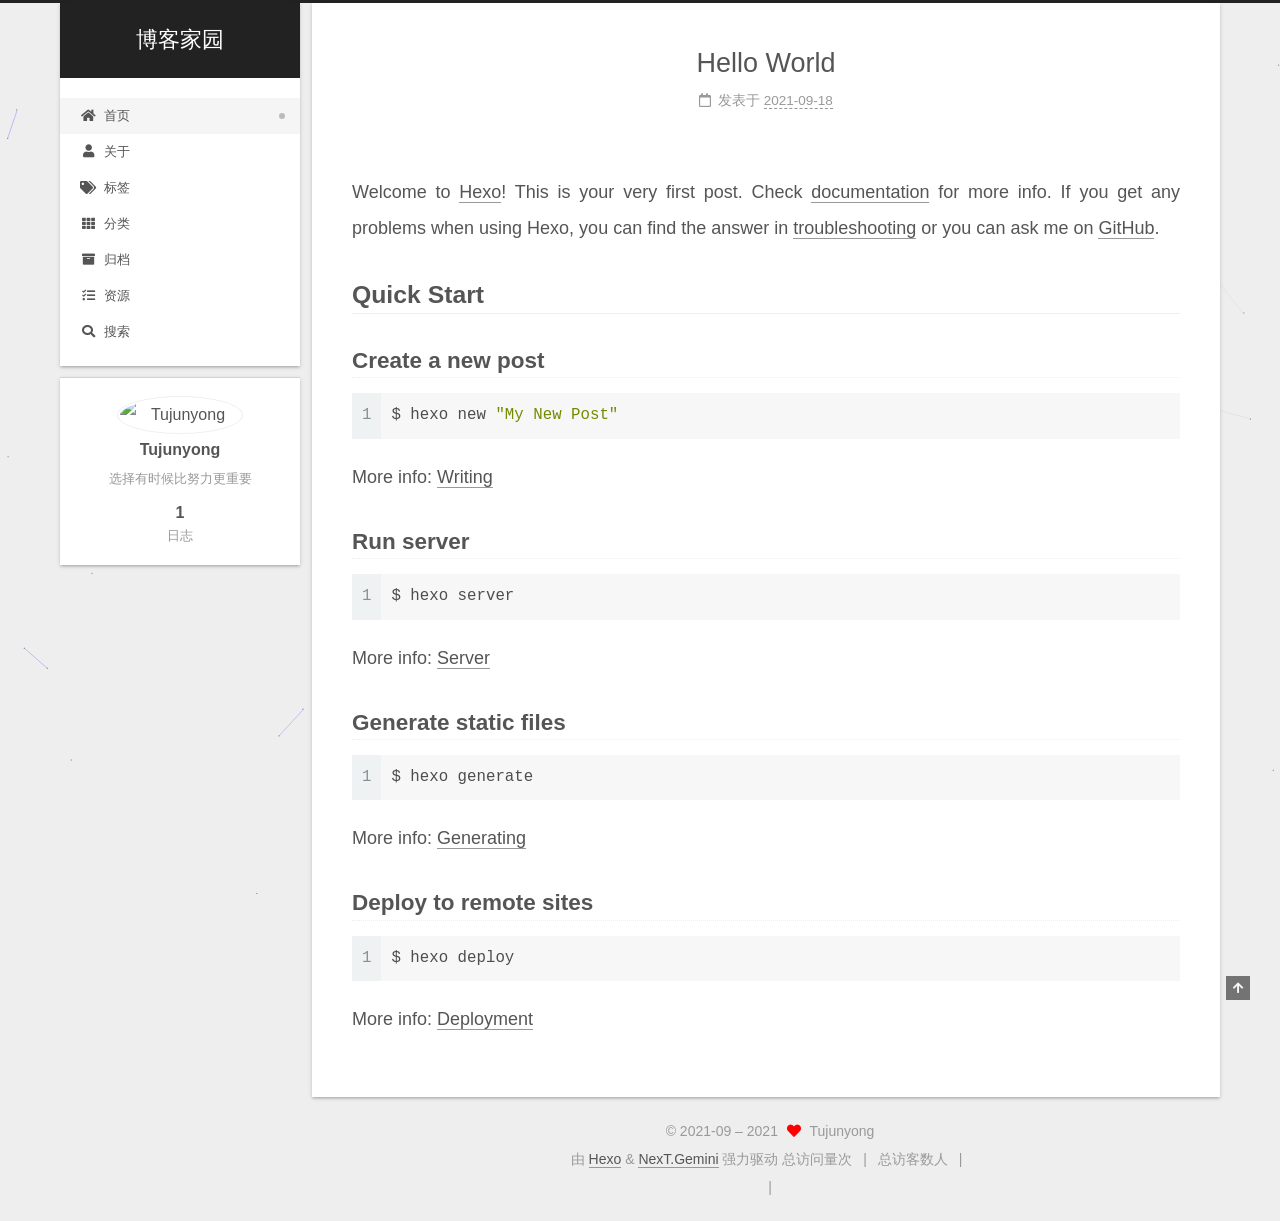
==== index.html @ 19047537 "Site updated: 2021-09-18 13:59:45" ====
<!DOCTYPE html>
<html lang="zh-CN">
<head>
  <meta charset="UTF-8">
<meta name="viewport" content="width=device-width, initial-scale=1, maximum-scale=2">
<meta name="theme-color" content="#222">
<meta name="generator" content="Hexo 5.4.0">
  <link rel="apple-touch-icon" sizes="180x180" href="/images/apple-touch-icon-next.png">
  <link rel="icon" type="image/png" sizes="32x32" href="/images/favicon-32x32-next.png">
  <link rel="icon" type="image/png" sizes="16x16" href="/images/favicon-16x16-next.png">
  <link rel="mask-icon" href="/images/logo.svg" color="#222">

<link rel="stylesheet" href="/css/main.css">


<link rel="stylesheet" href="/lib/font-awesome/css/all.min.css">

<script id="hexo-configurations">
    var NexT = window.NexT || {};
    var CONFIG = {"hostname":"example.com","root":"/","scheme":"Gemini","version":"7.8.0","exturl":false,"sidebar":{"position":"left","display":"post","padding":18,"offset":12,"onmobile":false},"copycode":{"enable":false,"show_result":false,"style":null},"back2top":{"enable":true,"sidebar":false,"scrollpercent":false},"bookmark":{"enable":false,"color":"#222","save":"auto"},"fancybox":false,"mediumzoom":false,"lazyload":false,"pangu":false,"comments":{"style":"tabs","active":null,"storage":true,"lazyload":false,"nav":null},"algolia":{"hits":{"per_page":10},"labels":{"input_placeholder":"Search for Posts","hits_empty":"We didn't find any results for the search: ${query}","hits_stats":"${hits} results found in ${time} ms"}},"localsearch":{"enable":true,"trigger":"auto","top_n_per_article":1,"unescape":false,"preload":false},"motion":{"enable":true,"async":false,"transition":{"post_block":"fadeIn","post_header":"slideDownIn","post_body":"slideDownIn","coll_header":"slideLeftIn","sidebar":"slideUpIn"}},"path":"search.xml"};
  </script>

  <meta name="description" content="选择有时候比努力更重要">
<meta property="og:type" content="website">
<meta property="og:title" content="博客家园">
<meta property="og:url" content="http://example.com/index.html">
<meta property="og:site_name" content="博客家园">
<meta property="og:description" content="选择有时候比努力更重要">
<meta property="og:locale" content="zh_CN">
<meta property="article:author" content="Tujunyong">
<meta name="twitter:card" content="summary">

<link rel="canonical" href="http://example.com/">


<script id="page-configurations">
  // https://hexo.io/docs/variables.html
  CONFIG.page = {
    sidebar: "",
    isHome : true,
    isPost : false,
    lang   : 'zh-CN'
  };
</script>

  <title>博客家园</title>
  






  <noscript>
  <style>
  .use-motion .brand,
  .use-motion .menu-item,
  .sidebar-inner,
  .use-motion .post-block,
  .use-motion .pagination,
  .use-motion .comments,
  .use-motion .post-header,
  .use-motion .post-body,
  .use-motion .collection-header { opacity: initial; }

  .use-motion .site-title,
  .use-motion .site-subtitle {
    opacity: initial;
    top: initial;
  }

  .use-motion .logo-line-before i { left: initial; }
  .use-motion .logo-line-after i { right: initial; }
  </style>
</noscript>

</head>

<body itemscope itemtype="http://schema.org/WebPage">
  <div class="container use-motion">
    <div class="headband"></div>

    <header class="header" itemscope itemtype="http://schema.org/WPHeader">
      <div class="header-inner"><div class="site-brand-container">
  <div class="site-nav-toggle">
    <div class="toggle" aria-label="切换导航栏">
      <span class="toggle-line toggle-line-first"></span>
      <span class="toggle-line toggle-line-middle"></span>
      <span class="toggle-line toggle-line-last"></span>
    </div>
  </div>

  <div class="site-meta">

    <a href="/" class="brand" rel="start">
      <span class="logo-line-before"><i></i></span>
      <h1 class="site-title">博客家园</h1>
      <span class="logo-line-after"><i></i></span>
    </a>
  </div>

  <div class="site-nav-right">
    <div class="toggle popup-trigger">
        <i class="fa fa-search fa-fw fa-lg"></i>
    </div>
  </div>
</div>




<nav class="site-nav">
  <ul id="menu" class="main-menu menu">
        <li class="menu-item menu-item-home">

    <a href="/" rel="section"><i class="fa fa-home fa-fw"></i>首页</a>

  </li>
        <li class="menu-item menu-item-about">

    <a href="/about/" rel="section"><i class="fa fa-user fa-fw"></i>关于</a>

  </li>
        <li class="menu-item menu-item-tags">

    <a href="/tags/" rel="section"><i class="fa fa-tags fa-fw"></i>标签</a>

  </li>
        <li class="menu-item menu-item-categories">

    <a href="/categories/" rel="section"><i class="fa fa-th fa-fw"></i>分类</a>

  </li>
        <li class="menu-item menu-item-archives">

    <a href="/archives/" rel="section"><i class="fa fa-archive fa-fw"></i>归档</a>

  </li>
        <li class="menu-item menu-item-resources">

    <a href="/resources/" rel="section"><i class="fa fa-tasks fa-fw"></i>资源</a>

  </li>
      <li class="menu-item menu-item-search">
        <a role="button" class="popup-trigger"><i class="fa fa-search fa-fw"></i>搜索
        </a>
      </li>
  </ul>
</nav>



  <div class="search-pop-overlay">
    <div class="popup search-popup">
        <div class="search-header">
  <span class="search-icon">
    <i class="fa fa-search"></i>
  </span>
  <div class="search-input-container">
    <input autocomplete="off" autocapitalize="off"
           placeholder="搜索..." spellcheck="false"
           type="search" class="search-input">
  </div>
  <span class="popup-btn-close">
    <i class="fa fa-times-circle"></i>
  </span>
</div>
<div id="search-result">
  <div id="no-result">
    <i class="fa fa-spinner fa-pulse fa-5x fa-fw"></i>
  </div>
</div>

    </div>
  </div>

</div>
    </header>

    
  <div class="back-to-top">
    <i class="fa fa-arrow-up"></i>
    <span>0%</span>
  </div>


    <main class="main">
      <div class="main-inner">
        <div class="content-wrap">
          

          <div class="content index posts-expand">
            
      
  
  
  <article itemscope itemtype="http://schema.org/Article" class="post-block" lang="zh-CN">
    <link itemprop="mainEntityOfPage" href="http://example.com/2021/09/18/hello-world/">

    <span hidden itemprop="author" itemscope itemtype="http://schema.org/Person">
      <meta itemprop="image" content="https://img0.baidu.com/it/u=2952732127,3476188155&fm=26&fmt=auto">
      <meta itemprop="name" content="Tujunyong">
      <meta itemprop="description" content="选择有时候比努力更重要">
    </span>

    <span hidden itemprop="publisher" itemscope itemtype="http://schema.org/Organization">
      <meta itemprop="name" content="博客家园">
    </span>
      <header class="post-header">
        <h2 class="post-title" itemprop="name headline">
          
            <a href="/2021/09/18/hello-world/" class="post-title-link" itemprop="url">Hello World</a>
        </h2>

        <div class="post-meta">
            <span class="post-meta-item">
              <span class="post-meta-item-icon">
                <i class="far fa-calendar"></i>
              </span>
              <span class="post-meta-item-text">发表于</span>

              <time title="创建时间：2021-09-18 11:13:50" itemprop="dateCreated datePublished" datetime="2021-09-18T11:13:50+08:00">2021-09-18</time>
            </span>

          

        </div>
      </header>

    
    
    
    <div class="post-body" itemprop="articleBody">

      
          <p>Welcome to <a target="_blank" rel="noopener" href="https://hexo.io/">Hexo</a>! This is your very first post. Check <a target="_blank" rel="noopener" href="https://hexo.io/docs/">documentation</a> for more info. If you get any problems when using Hexo, you can find the answer in <a target="_blank" rel="noopener" href="https://hexo.io/docs/troubleshooting.html">troubleshooting</a> or you can ask me on <a target="_blank" rel="noopener" href="https://github.com/hexojs/hexo/issues">GitHub</a>.</p>
<h2 id="Quick-Start"><a href="#Quick-Start" class="headerlink" title="Quick Start"></a>Quick Start</h2><h3 id="Create-a-new-post"><a href="#Create-a-new-post" class="headerlink" title="Create a new post"></a>Create a new post</h3><figure class="highlight bash"><table><tr><td class="gutter"><pre><span class="line">1</span><br></pre></td><td class="code"><pre><span class="line">$ hexo new <span class="string">&quot;My New Post&quot;</span></span><br></pre></td></tr></table></figure>

<p>More info: <a target="_blank" rel="noopener" href="https://hexo.io/docs/writing.html">Writing</a></p>
<h3 id="Run-server"><a href="#Run-server" class="headerlink" title="Run server"></a>Run server</h3><figure class="highlight bash"><table><tr><td class="gutter"><pre><span class="line">1</span><br></pre></td><td class="code"><pre><span class="line">$ hexo server</span><br></pre></td></tr></table></figure>

<p>More info: <a target="_blank" rel="noopener" href="https://hexo.io/docs/server.html">Server</a></p>
<h3 id="Generate-static-files"><a href="#Generate-static-files" class="headerlink" title="Generate static files"></a>Generate static files</h3><figure class="highlight bash"><table><tr><td class="gutter"><pre><span class="line">1</span><br></pre></td><td class="code"><pre><span class="line">$ hexo generate</span><br></pre></td></tr></table></figure>

<p>More info: <a target="_blank" rel="noopener" href="https://hexo.io/docs/generating.html">Generating</a></p>
<h3 id="Deploy-to-remote-sites"><a href="#Deploy-to-remote-sites" class="headerlink" title="Deploy to remote sites"></a>Deploy to remote sites</h3><figure class="highlight bash"><table><tr><td class="gutter"><pre><span class="line">1</span><br></pre></td><td class="code"><pre><span class="line">$ hexo deploy</span><br></pre></td></tr></table></figure>

<p>More info: <a target="_blank" rel="noopener" href="https://hexo.io/docs/one-command-deployment.html">Deployment</a></p>

      
    </div>

    
    
    
      <footer class="post-footer">
        <div class="post-eof"></div>
      </footer>
  </article>
  
  
  


  



          </div>
          

<script>
  window.addEventListener('tabs:register', () => {
    let { activeClass } = CONFIG.comments;
    if (CONFIG.comments.storage) {
      activeClass = localStorage.getItem('comments_active') || activeClass;
    }
    if (activeClass) {
      let activeTab = document.querySelector(`a[href="#comment-${activeClass}"]`);
      if (activeTab) {
        activeTab.click();
      }
    }
  });
  if (CONFIG.comments.storage) {
    window.addEventListener('tabs:click', event => {
      if (!event.target.matches('.tabs-comment .tab-content .tab-pane')) return;
      let commentClass = event.target.classList[1];
      localStorage.setItem('comments_active', commentClass);
    });
  }
</script>

        </div>
          
  
  <div class="toggle sidebar-toggle">
    <span class="toggle-line toggle-line-first"></span>
    <span class="toggle-line toggle-line-middle"></span>
    <span class="toggle-line toggle-line-last"></span>
  </div>

  <aside class="sidebar">
    <div class="sidebar-inner">

      <ul class="sidebar-nav motion-element">
        <li class="sidebar-nav-toc">
          文章目录
        </li>
        <li class="sidebar-nav-overview">
          站点概览
        </li>
      </ul>

      <!--noindex-->
      <div class="post-toc-wrap sidebar-panel">
      </div>
      <!--/noindex-->

      <div class="site-overview-wrap sidebar-panel">
        <div class="site-author motion-element" itemprop="author" itemscope itemtype="http://schema.org/Person">
    <img class="site-author-image" itemprop="image" alt="Tujunyong"
      src="https://img0.baidu.com/it/u=2952732127,3476188155&fm=26&fmt=auto">
  <p class="site-author-name" itemprop="name">Tujunyong</p>
  <div class="site-description" itemprop="description">选择有时候比努力更重要</div>
</div>
<div class="site-state-wrap motion-element">
  <nav class="site-state">
      <div class="site-state-item site-state-posts">
          <a href="/archives/">
        
          <span class="site-state-item-count">1</span>
          <span class="site-state-item-name">日志</span>
        </a>
      </div>
  </nav>
</div>



      </div>

    </div>
  </aside>
  <div id="sidebar-dimmer"></div>


      </div>
    </main>

    <footer class="footer">
      <div class="footer-inner">
        

        

<div class="copyright">
  
  &copy; 2021-09 – 
  <span itemprop="copyrightYear">2021</span>
  <span class="with-love">
    <i class="fa fa-heart"></i>
  </span>
  <span class="author" itemprop="copyrightHolder">Tujunyong</span>
</div>
  <div class="powered-by">由 <a href="https://hexo.io/" class="theme-link" rel="noopener" target="_blank">Hexo</a> & <a href="https://theme-next.org/" class="theme-link" rel="noopener" target="_blank">NexT.Gemini</a> 强力驱动
  </div>


    <script async src="//dn-lbstatics.qbox.me/busuanzi/2.3/busuanzi.pure.mini.js"></script>

    <span id="busuanzi_container_site_pv">总访问量<span id="busuanzi_value_site_pv"></span>次</span>
    <span class="post-meta-divider">|</span>
    <span id="busuanzi_container_site_uv">总访客数<span id="busuanzi_value_site_uv"></span>人</span>
    <span class="post-meta-divider">|</span>
<!-- 不蒜子计数初始值纠正 -->
<script>
$(document).ready(function() {

    var int = setInterval(fixCount, 50);  // 50ms周期检测函数
    var countOffset = 20000;  // 初始化首次数据

    function fixCount() {            
       if (document.getElementById("busuanzi_container_site_pv").style.display != "none")
        {
            $("#busuanzi_value_site_pv").html(parseInt($("#busuanzi_value_site_pv").html()) + countOffset); 
            clearInterval(int);
        }                  
        if ($("#busuanzi_container_site_pv").css("display") != "none")
        {
            $("#busuanzi_value_site_uv").html(parseInt($("#busuanzi_value_site_uv").html()) + countOffset); // 加上初始数据 
            clearInterval(int); // 停止检测
        }  
    }
       	
});
</script> 

        
<div class="busuanzi-count">
  <script async src="https://busuanzi.ibruce.info/busuanzi/2.3/busuanzi.pure.mini.js"></script>
    <span class="post-meta-item" id="busuanzi_container_site_uv" style="display: none;">
      <span class="post-meta-item-icon">
        <i class="fa fa-user"></i>
      </span>
      <span class="site-uv" title="总访客量">
        <span id="busuanzi_value_site_uv"></span>
      </span>
    </span>
    <span class="post-meta-divider">|</span>
    <span class="post-meta-item" id="busuanzi_container_site_pv" style="display: none;">
      <span class="post-meta-item-icon">
        <i class="fa fa-eye"></i>
      </span>
      <span class="site-pv" title="总访问量">
        <span id="busuanzi_value_site_pv"></span>
      </span>
    </span>
</div>








      </div>
    </footer>
  </div>

  
  
  <script color='0,0,255' opacity='0.5' zIndex='-1' count='99' src="/lib/canvas-nest/canvas-nest.min.js"></script>
  <script src="/lib/anime.min.js"></script>
  <script src="/lib/velocity/velocity.min.js"></script>
  <script src="/lib/velocity/velocity.ui.min.js"></script>

<script src="/js/utils.js"></script>

<script src="/js/motion.js"></script>


<script src="/js/schemes/pisces.js"></script>


<script src="/js/next-boot.js"></script>




  




  
<script src="/js/local-search.js"></script>













  

  

</body>
</html>
---- css/main.css ----
:root {
  --body-bg-color: #eee;
  --content-bg-color: #fff;
  --card-bg-color: #f5f5f5;
  --text-color: #555;
  --blockquote-color: #666;
  --link-color: #555;
  --link-hover-color: #222;
  --brand-color: #fff;
  --brand-hover-color: #fff;
  --table-row-odd-bg-color: #f9f9f9;
  --table-row-hover-bg-color: #f5f5f5;
  --menu-item-bg-color: #f5f5f5;
  --btn-default-bg: #fff;
  --btn-default-color: #555;
  --btn-default-border-color: #555;
  --btn-default-hover-bg: #222;
  --btn-default-hover-color: #fff;
  --btn-default-hover-border-color: #222;
}
html {
  line-height: 1.15; /* 1 */
  -webkit-text-size-adjust: 100%; /* 2 */
}
body {
  margin: 0;
}
main {
  display: block;
}
h1 {
  font-size: 2em;
  margin: 0.67em 0;
}
hr {
  box-sizing: content-box; /* 1 */
  height: 0; /* 1 */
  overflow: visible; /* 2 */
}
pre {
  font-family: monospace, monospace; /* 1 */
  font-size: 1em; /* 2 */
}
a {
  background: transparent;
}
abbr[title] {
  border-bottom: none; /* 1 */
  text-decoration: underline; /* 2 */
  text-decoration: underline dotted; /* 2 */
}
b,
strong {
  font-weight: bolder;
}
code,
kbd,
samp {
  font-family: monospace, monospace; /* 1 */
  font-size: 1em; /* 2 */
}
small {
  font-size: 80%;
}
sub,
sup {
  font-size: 75%;
  line-height: 0;
  position: relative;
  vertical-align: baseline;
}
sub {
  bottom: -0.25em;
}
sup {
  top: -0.5em;
}
img {
  border-style: none;
}
button,
input,
optgroup,
select,
textarea {
  font-family: inherit; /* 1 */
  font-size: 100%; /* 1 */
  line-height: 1.15; /* 1 */
  margin: 0; /* 2 */
}
button,
input {
/* 1 */
  overflow: visible;
}
button,
select {
/* 1 */
  text-transform: none;
}
button,
[type='button'],
[type='reset'],
[type='submit'] {
  -webkit-appearance: button;
}
button::-moz-focus-inner,
[type='button']::-moz-focus-inner,
[type='reset']::-moz-focus-inner,
[type='submit']::-moz-focus-inner {
  border-style: none;
  padding: 0;
}
button:-moz-focusring,
[type='button']:-moz-focusring,
[type='reset']:-moz-focusring,
[type='submit']:-moz-focusring {
  outline: 1px dotted ButtonText;
}
fieldset {
  padding: 0.35em 0.75em 0.625em;
}
legend {
  box-sizing: border-box; /* 1 */
  color: inherit; /* 2 */
  display: table; /* 1 */
  max-width: 100%; /* 1 */
  padding: 0; /* 3 */
  white-space: normal; /* 1 */
}
progress {
  vertical-align: baseline;
}
textarea {
  overflow: auto;
}
[type='checkbox'],
[type='radio'] {
  box-sizing: border-box; /* 1 */
  padding: 0; /* 2 */
}
[type='number']::-webkit-inner-spin-button,
[type='number']::-webkit-outer-spin-button {
  height: auto;
}
[type='search'] {
  outline-offset: -2px; /* 2 */
  -webkit-appearance: textfield; /* 1 */
}
[type='search']::-webkit-search-decoration {
  -webkit-appearance: none;
}
::-webkit-file-upload-button {
  font: inherit; /* 2 */
  -webkit-appearance: button; /* 1 */
}
details {
  display: block;
}
summary {
  display: list-item;
}
template {
  display: none;
}
[hidden] {
  display: none;
}
::selection {
  background: #262a30;
  color: #eee;
}
html,
body {
  height: 100%;
}
body {
  background: var(--body-bg-color);
  color: var(--text-color);
  font-family: 'Lato', "PingFang SC", "Microsoft YaHei", sans-serif;
  font-size: 1em;
  line-height: 2;
}
@media (max-width: 991px) {
  body {
    padding-left: 0 !important;
    padding-right: 0 !important;
  }
}
h1,
h2,
h3,
h4,
h5,
h6 {
  font-family: 'Lato', "PingFang SC", "Microsoft YaHei", sans-serif;
  font-weight: bold;
  line-height: 1.5;
  margin: 20px 0 15px;
}
h1 {
  font-size: 1.5em;
}
h2 {
  font-size: 1.375em;
}
h3 {
  font-size: 1.25em;
}
h4 {
  font-size: 1.125em;
}
h5 {
  font-size: 1em;
}
h6 {
  font-size: 0.875em;
}
p {
  margin: 0 0 20px 0;
}
a,
span.exturl {
  border-bottom: 1px solid #999;
  color: var(--link-color);
  outline: 0;
  text-decoration: none;
  overflow-wrap: break-word;
  word-wrap: break-word;
  cursor: pointer;
}
a:hover,
span.exturl:hover {
  border-bottom-color: var(--link-hover-color);
  color: var(--link-hover-color);
}
iframe,
img,
video {
  display: block;
  margin-left: auto;
  margin-right: auto;
  max-width: 100%;
}
hr {
  background-image: repeating-linear-gradient(-45deg, #ddd, #ddd 4px, transparent 4px, transparent 8px);
  border: 0;
  height: 3px;
  margin: 40px 0;
}
blockquote {
  border-left: 4px solid #ddd;
  color: var(--blockquote-color);
  margin: 0;
  padding: 0 15px;
}
blockquote cite::before {
  content: '-';
  padding: 0 5px;
}
dt {
  font-weight: bold;
}
dd {
  margin: 0;
  padding: 0;
}
kbd {
  background-color: #f5f5f5;
  background-image: linear-gradient(#eee, #fff, #eee);
  border: 1px solid #ccc;
  border-radius: 0.2em;
  box-shadow: 0.1em 0.1em 0.2em rgba(0,0,0,0.1);
  color: #555;
  font-family: inherit;
  padding: 0.1em 0.3em;
  white-space: nowrap;
}
.table-container {
  overflow: auto;
}
table {
  border-collapse: collapse;
  border-spacing: 0;
  font-size: 0.875em;
  margin: 0 0 20px 0;
  width: 100%;
}
tbody tr:nth-of-type(odd) {
  background: var(--table-row-odd-bg-color);
}
tbody tr:hover {
  background: var(--table-row-hover-bg-color);
}
caption,
th,
td {
  font-weight: normal;
  padding: 8px;
  vertical-align: middle;
}
th,
td {
  border: 1px solid #ddd;
  border-bottom: 3px solid #ddd;
}
th {
  font-weight: 700;
  padding-bottom: 10px;
}
td {
  border-bottom-width: 1px;
}
.btn {
  background: var(--btn-default-bg);
  border: 2px solid var(--btn-default-border-color);
  border-radius: 2px;
  color: var(--btn-default-color);
  display: inline-block;
  font-size: 0.875em;
  line-height: 2;
  padding: 0 20px;
  text-decoration: none;
  transition-property: background-color;
  transition-delay: 0s;
  transition-duration: 0.2s;
  transition-timing-function: ease-in-out;
}
.btn:hover {
  background: var(--btn-default-hover-bg);
  border-color: var(--btn-default-hover-border-color);
  color: var(--btn-default-hover-color);
}
.btn + .btn {
  margin: 0 0 8px 8px;
}
.btn .fa-fw {
  text-align: left;
  width: 1.285714285714286em;
}
.toggle {
  line-height: 0;
}
.toggle .toggle-line {
  background: #fff;
  display: inline-block;
  height: 2px;
  left: 0;
  position: relative;
  top: 0;
  transition: all 0.4s;
  vertical-align: top;
  width: 100%;
}
.toggle .toggle-line:not(:first-child) {
  margin-top: 3px;
}
.toggle.toggle-arrow .toggle-line-first {
  left: 50%;
  top: 2px;
  transform: rotate(45deg);
  width: 50%;
}
.toggle.toggle-arrow .toggle-line-middle {
  left: 2px;
  width: 90%;
}
.toggle.toggle-arrow .toggle-line-last {
  left: 50%;
  top: -2px;
  transform: rotate(-45deg);
  width: 50%;
}
.toggle.toggle-close .toggle-line-first {
  transform: rotate(-45deg);
  top: 5px;
}
.toggle.toggle-close .toggle-line-middle {
  opacity: 0;
}
.toggle.toggle-close .toggle-line-last {
  transform: rotate(45deg);
  top: -5px;
}
.highlight,
pre {
  background: #f7f7f7;
  color: #4d4d4c;
  line-height: 1.6;
  margin: 0 auto 20px;
}
pre,
code {
  font-family: consolas, Menlo, monospace, "PingFang SC", "Microsoft YaHei";
}
code {
  background: #eee;
  border-radius: 3px;
  color: #555;
  padding: 2px 4px;
  overflow-wrap: break-word;
  word-wrap: break-word;
}
.highlight *::selection {
  background: #d6d6d6;
}
.highlight pre {
  border: 0;
  margin: 0;
  padding: 10px 0;
}
.highlight table {
  border: 0;
  margin: 0;
  width: auto;
}
.highlight td {
  border: 0;
  padding: 0;
}
.highlight figcaption {
  background: #eff2f3;
  color: #4d4d4c;
  display: flex;
  font-size: 0.875em;
  justify-content: space-between;
  line-height: 1.2;
  padding: 0.5em;
}
.highlight figcaption a {
  color: #4d4d4c;
}
.highlight figcaption a:hover {
  border-bottom-color: #4d4d4c;
}
.highlight .gutter {
  -moz-user-select: none;
  -ms-user-select: none;
  -webkit-user-select: none;
  user-select: none;
}
.highlight .gutter pre {
  background: #eff2f3;
  color: #869194;
  padding-left: 10px;
  padding-right: 10px;
  text-align: right;
}
.highlight .code pre {
  background: #f7f7f7;
  padding-left: 10px;
  width: 100%;
}
.gist table {
  width: auto;
}
.gist table td {
  border: 0;
}
pre {
  overflow: auto;
  padding: 10px;
}
pre code {
  background: none;
  color: #4d4d4c;
  font-size: 0.875em;
  padding: 0;
  text-shadow: none;
}
pre .deletion {
  background: #fdd;
}
pre .addition {
  background: #dfd;
}
pre .meta {
  color: #eab700;
  -moz-user-select: none;
  -ms-user-select: none;
  -webkit-user-select: none;
  user-select: none;
}
pre .comment {
  color: #8e908c;
}
pre .variable,
pre .attribute,
pre .tag,
pre .name,
pre .regexp,
pre .ruby .constant,
pre .xml .tag .title,
pre .xml .pi,
pre .xml .doctype,
pre .html .doctype,
pre .css .id,
pre .css .class,
pre .css .pseudo {
  color: #c82829;
}
pre .number,
pre .preprocessor,
pre .built_in,
pre .builtin-name,
pre .literal,
pre .params,
pre .constant,
pre .command {
  color: #f5871f;
}
pre .ruby .class .title,
pre .css .rules .attribute,
pre .string,
pre .symbol,
pre .value,
pre .inheritance,
pre .header,
pre .ruby .symbol,
pre .xml .cdata,
pre .special,
pre .formula {
  color: #718c00;
}
pre .title,
pre .css .hexcolor {
  color: #3e999f;
}
pre .function,
pre .python .decorator,
pre .python .title,
pre .ruby .function .title,
pre .ruby .title .keyword,
pre .perl .sub,
pre .javascript .title,
pre .coffeescript .title {
  color: #4271ae;
}
pre .keyword,
pre .javascript .function {
  color: #8959a8;
}
.blockquote-center {
  border-left: none;
  margin: 40px 0;
  padding: 0;
  position: relative;
  text-align: center;
}
.blockquote-center .fa {
  display: block;
  opacity: 0.6;
  position: absolute;
  width: 100%;
}
.blockquote-center .fa-quote-left {
  border-top: 1px solid #ccc;
  text-align: left;
  top: -20px;
}
.blockquote-center .fa-quote-right {
  border-bottom: 1px solid #ccc;
  text-align: right;
  bottom: -20px;
}
.blockquote-center p,
.blockquote-center div {
  text-align: center;
}
.post-body .group-picture img {
  margin: 0 auto;
  padding: 0 3px;
}
.group-picture-row {
  margin-bottom: 6px;
  overflow: hidden;
}
.group-picture-column {
  float: left;
  margin-bottom: 10px;
}
.post-body .label {
  color: #555;
  display: inline;
  padding: 0 2px;
}
.post-body .label.default {
  background: #f0f0f0;
}
.post-body .label.primary {
  background: #efe6f7;
}
.post-body .label.info {
  background: #e5f2f8;
}
.post-body .label.success {
  background: #e7f4e9;
}
.post-body .label.warning {
  background: #fcf6e1;
}
.post-body .label.danger {
  background: #fae8eb;
}
.post-body .tabs {
  margin-bottom: 20px;
}
.post-body .tabs,
.tabs-comment {
  display: block;
  padding-top: 10px;
  position: relative;
}
.post-body .tabs ul.nav-tabs,
.tabs-comment ul.nav-tabs {
  display: flex;
  flex-wrap: wrap;
  margin: 0;
  margin-bottom: -1px;
  padding: 0;
}
@media (max-width: 413px) {
  .post-body .tabs ul.nav-tabs,
  .tabs-comment ul.nav-tabs {
    display: block;
    margin-bottom: 5px;
  }
}
.post-body .tabs ul.nav-tabs li.tab,
.tabs-comment ul.nav-tabs li.tab {
  border-bottom: 1px solid #ddd;
  border-left: 1px solid transparent;
  border-right: 1px solid transparent;
  border-top: 3px solid transparent;
  flex-grow: 1;
  list-style-type: none;
  border-radius: 0 0 0 0;
}
@media (max-width: 413px) {
  .post-body .tabs ul.nav-tabs li.tab,
  .tabs-comment ul.nav-tabs li.tab {
    border-bottom: 1px solid transparent;
    border-left: 3px solid transparent;
    border-right: 1px solid transparent;
    border-top: 1px solid transparent;
  }
}
@media (max-width: 413px) {
  .post-body .tabs ul.nav-tabs li.tab,
  .tabs-comment ul.nav-tabs li.tab {
    border-radius: 0;
  }
}
.post-body .tabs ul.nav-tabs li.tab a,
.tabs-comment ul.nav-tabs li.tab a {
  border-bottom: initial;
  display: block;
  line-height: 1.8;
  outline: 0;
  padding: 0.25em 0.75em;
  text-align: center;
  transition-delay: 0s;
  transition-duration: 0.2s;
  transition-timing-function: ease-out;
}
.post-body .tabs ul.nav-tabs li.tab a i,
.tabs-comment ul.nav-tabs li.tab a i {
  width: 1.285714285714286em;
}
.post-body .tabs ul.nav-tabs li.tab.active,
.tabs-comment ul.nav-tabs li.tab.active {
  border-bottom: 1px solid transparent;
  border-left: 1px solid #ddd;
  border-right: 1px solid #ddd;
  border-top: 3px solid #fc6423;
}
@media (max-width: 413px) {
  .post-body .tabs ul.nav-tabs li.tab.active,
  .tabs-comment ul.nav-tabs li.tab.active {
    border-bottom: 1px solid #ddd;
    border-left: 3px solid #fc6423;
    border-right: 1px solid #ddd;
    border-top: 1px solid #ddd;
  }
}
.post-body .tabs ul.nav-tabs li.tab.active a,
.tabs-comment ul.nav-tabs li.tab.active a {
  color: var(--link-color);
  cursor: default;
}
.post-body .tabs .tab-content .tab-pane,
.tabs-comment .tab-content .tab-pane {
  border: 1px solid #ddd;
  border-top: 0;
  padding: 20px 20px 0 20px;
  border-radius: 0;
}
.post-body .tabs .tab-content .tab-pane:not(.active),
.tabs-comment .tab-content .tab-pane:not(.active) {
  display: none;
}
.post-body .tabs .tab-content .tab-pane.active,
.tabs-comment .tab-content .tab-pane.active {
  display: block;
}
.post-body .tabs .tab-content .tab-pane.active:nth-of-type(1),
.tabs-comment .tab-content .tab-pane.active:nth-of-type(1) {
  border-radius: 0 0 0 0;
}
@media (max-width: 413px) {
  .post-body .tabs .tab-content .tab-pane.active:nth-of-type(1),
  .tabs-comment .tab-content .tab-pane.active:nth-of-type(1) {
    border-radius: 0;
  }
}
.post-body .note {
  border-radius: 3px;
  margin-bottom: 20px;
  padding: 1em;
  position: relative;
  border: 1px solid #eee;
  border-left-width: 5px;
}
.post-body .note h2,
.post-body .note h3,
.post-body .note h4,
.post-body .note h5,
.post-body .note h6 {
  margin-top: 0;
  border-bottom: initial;
  margin-bottom: 0;
  padding-top: 0;
}
.post-body .note p:first-child,
.post-body .note ul:first-child,
.post-body .note ol:first-child,
.post-body .note table:first-child,
.post-body .note pre:first-child,
.post-body .note blockquote:first-child,
.post-body .note img:first-child {
  margin-top: 0;
}
.post-body .note p:last-child,
.post-body .note ul:last-child,
.post-body .note ol:last-child,
.post-body .note table:last-child,
.post-body .note pre:last-child,
.post-body .note blockquote:last-child,
.post-body .note img:last-child {
  margin-bottom: 0;
}
.post-body .note.default {
  border-left-color: #777;
}
.post-body .note.default h2,
.post-body .note.default h3,
.post-body .note.default h4,
.post-body .note.default h5,
.post-body .note.default h6 {
  color: #777;
}
.post-body .note.primary {
  border-left-color: #6f42c1;
}
.post-body .note.primary h2,
.post-body .note.primary h3,
.post-body .note.primary h4,
.post-body .note.primary h5,
.post-body .note.primary h6 {
  color: #6f42c1;
}
.post-body .note.info {
  border-left-color: #428bca;
}
.post-body .note.info h2,
.post-body .note.info h3,
.post-body .note.info h4,
.post-body .note.info h5,
.post-body .note.info h6 {
  color: #428bca;
}
.post-body .note.success {
  border-left-color: #5cb85c;
}
.post-body .note.success h2,
.post-body .note.success h3,
.post-body .note.success h4,
.post-body .note.success h5,
.post-body .note.success h6 {
  color: #5cb85c;
}
.post-body .note.warning {
  border-left-color: #f0ad4e;
}
.post-body .note.warning h2,
.post-body .note.warning h3,
.post-body .note.warning h4,
.post-body .note.warning h5,
.post-body .note.warning h6 {
  color: #f0ad4e;
}
.post-body .note.danger {
  border-left-color: #d9534f;
}
.post-body .note.danger h2,
.post-body .note.danger h3,
.post-body .note.danger h4,
.post-body .note.danger h5,
.post-body .note.danger h6 {
  color: #d9534f;
}
.pagination .prev,
.pagination .next,
.pagination .page-number,
.pagination .space {
  display: inline-block;
  margin: 0 10px;
  padding: 0 11px;
  position: relative;
  top: -1px;
}
@media (max-width: 767px) {
  .pagination .prev,
  .pagination .next,
  .pagination .page-number,
  .pagination .space {
    margin: 0 5px;
  }
}
.pagination {
  border-top: 1px solid #eee;
  margin: 120px 0 0;
  text-align: center;
}
.pagination .prev,
.pagination .next,
.pagination .page-number {
  border-bottom: 0;
  border-top: 1px solid #eee;
  transition-property: border-color;
  transition-delay: 0s;
  transition-duration: 0.2s;
  transition-timing-function: ease-in-out;
}
.pagination .prev:hover,
.pagination .next:hover,
.pagination .page-number:hover {
  border-top-color: #222;
}
.pagination .space {
  margin: 0;
  padding: 0;
}
.pagination .prev {
  margin-left: 0;
}
.pagination .next {
  margin-right: 0;
}
.pagination .page-number.current {
  background: #ccc;
  border-top-color: #ccc;
  color: #fff;
}
@media (max-width: 767px) {
  .pagination {
    border-top: none;
  }
  .pagination .prev,
  .pagination .next,
  .pagination .page-number {
    border-bottom: 1px solid #eee;
    border-top: 0;
    margin-bottom: 10px;
    padding: 0 10px;
  }
  .pagination .prev:hover,
  .pagination .next:hover,
  .pagination .page-number:hover {
    border-bottom-color: #222;
  }
}
.comments {
  margin-top: 60px;
  overflow: hidden;
}
.comment-button-group {
  display: flex;
  flex-wrap: wrap-reverse;
  justify-content: center;
  margin: 1em 0;
}
.comment-button-group .comment-button {
  margin: 0.1em 0.2em;
}
.comment-button-group .comment-button.active {
  background: var(--btn-default-hover-bg);
  border-color: var(--btn-default-hover-border-color);
  color: var(--btn-default-hover-color);
}
.comment-position {
  display: none;
}
.comment-position.active {
  display: block;
}
.tabs-comment {
  background: var(--content-bg-color);
  margin-top: 4em;
  padding-top: 0;
}
.tabs-comment .comments {
  border: 0;
  box-shadow: none;
  margin-top: 0;
  padding-top: 0;
}
.container {
  min-height: 100%;
  position: relative;
}
.main-inner {
  margin: 0 auto;
  width: calc(100% - 20px);
}
@media (min-width: 1200px) {
  .main-inner {
    width: 1160px;
  }
}
@media (min-width: 1600px) {
  .main-inner {
    width: 73%;
  }
}
@media (max-width: 767px) {
  .content-wrap {
    padding: 0 20px;
  }
}
.header {
  background: transparent;
}
.header-inner {
  margin: 0 auto;
  width: calc(100% - 20px);
}
@media (min-width: 1200px) {
  .header-inner {
    width: 1160px;
  }
}
@media (min-width: 1600px) {
  .header-inner {
    width: 73%;
  }
}
.site-brand-container {
  display: flex;
  flex-shrink: 0;
  padding: 0 10px;
}
.headband {
  background: #222;
  height: 3px;
}
.site-meta {
  flex-grow: 1;
  text-align: center;
}
@media (max-width: 767px) {
  .site-meta {
    text-align: center;
  }
}
.brand {
  border-bottom: none;
  color: var(--brand-color);
  display: inline-block;
  line-height: 1.375em;
  padding: 0 40px;
  position: relative;
}
.brand:hover {
  color: var(--brand-hover-color);
}
.site-title {
  font-family: 'Lato', "PingFang SC", "Microsoft YaHei", sans-serif;
  font-size: 1.375em;
  font-weight: normal;
  margin: 0;
}
.site-subtitle {
  color: #ddd;
  font-size: 0.8125em;
  margin: 10px 0;
}
.use-motion .brand {
  opacity: 0;
}
.use-motion .site-title,
.use-motion .site-subtitle,
.use-motion .custom-logo-image {
  opacity: 0;
  position: relative;
  top: -10px;
}
.site-nav-toggle,
.site-nav-right {
  display: none;
}
@media (max-width: 767px) {
  .site-nav-toggle,
  .site-nav-right {
    display: flex;
    flex-direction: column;
    justify-content: center;
  }
}
.site-nav-toggle .toggle,
.site-nav-right .toggle {
  color: var(--text-color);
  padding: 10px;
  width: 22px;
}
.site-nav-toggle .toggle .toggle-line,
.site-nav-right .toggle .toggle-line {
  background: var(--text-color);
  border-radius: 1px;
}
.site-nav {
  display: block;
}
@media (max-width: 767px) {
  .site-nav {
    clear: both;
    display: none;
  }
}
.site-nav.site-nav-on {
  display: block;
}
.menu {
  margin-top: 20px;
  padding-left: 0;
  text-align: center;
}
.menu-item {
  display: inline-block;
  list-style: none;
  margin: 0 10px;
}
@media (max-width: 767px) {
  .menu-item {
    display: block;
    margin-top: 10px;
  }
  .menu-item.menu-item-search {
    display: none;
  }
}
.menu-item a,
.menu-item span.exturl {
  border-bottom: 0;
  display: block;
  font-size: 0.8125em;
  transition-property: border-color;
  transition-delay: 0s;
  transition-duration: 0.2s;
  transition-timing-function: ease-in-out;
}
@media (hover: none) {
  .menu-item a:hover,
  .menu-item span.exturl:hover {
    border-bottom-color: transparent !important;
  }
}
.menu-item .fa,
.menu-item .fab,
.menu-item .far,
.menu-item .fas {
  margin-right: 8px;
}
.menu-item .badge {
  display: inline-block;
  font-weight: bold;
  line-height: 1;
  margin-left: 0.35em;
  margin-top: 0.35em;
  text-align: center;
  white-space: nowrap;
}
@media (max-width: 767px) {
  .menu-item .badge {
    float: right;
    margin-left: 0;
  }
}
.menu-item-active a,
.menu .menu-item a:hover,
.menu .menu-item span.exturl:hover {
  background: var(--menu-item-bg-color);
}
.use-motion .menu-item {
  opacity: 0;
}
.sidebar {
  background: #222;
  bottom: 0;
  box-shadow: inset 0 2px 6px #000;
  position: fixed;
  top: 0;
}
@media (max-width: 991px) {
  .sidebar {
    display: none;
  }
}
.sidebar-inner {
  color: #999;
  padding: 18px 10px;
  text-align: center;
}
.cc-license {
  margin-top: 10px;
  text-align: center;
}
.cc-license .cc-opacity {
  border-bottom: none;
  opacity: 0.7;
}
.cc-license .cc-opacity:hover {
  opacity: 0.9;
}
.cc-license img {
  display: inline-block;
}
.site-author-image {
  border: 1px solid #eee;
  display: block;
  margin: 0 auto;
  max-width: 120px;
  padding: 2px;
  border-radius: 50%;
}
.site-author-name {
  color: var(--text-color);
  font-weight: 600;
  margin: 0;
  text-align: center;
}
.site-description {
  color: #999;
  font-size: 0.8125em;
  margin-top: 0;
  text-align: center;
}
.links-of-author {
  margin-top: 15px;
}
.links-of-author a,
.links-of-author span.exturl {
  border-bottom-color: #555;
  display: inline-block;
  font-size: 0.8125em;
  margin-bottom: 10px;
  margin-right: 10px;
  vertical-align: middle;
}
.links-of-author a::before,
.links-of-author span.exturl::before {
  background: #581c26;
  border-radius: 50%;
  content: ' ';
  display: inline-block;
  height: 4px;
  margin-right: 3px;
  vertical-align: middle;
  width: 4px;
}
.sidebar-button {
  margin-top: 15px;
}
.sidebar-button a {
  border: 1px solid #fc6423;
  border-radius: 4px;
  color: #fc6423;
  display: inline-block;
  padding: 0 15px;
}
.sidebar-button a .fa,
.sidebar-button a .fab,
.sidebar-button a .far,
.sidebar-button a .fas {
  margin-right: 5px;
}
.sidebar-button a:hover {
  background: #fc6423;
  border: 1px solid #fc6423;
  color: #fff;
}
.sidebar-button a:hover .fa,
.sidebar-button a:hover .fab,
.sidebar-button a:hover .far,
.sidebar-button a:hover .fas {
  color: #fff;
}
.links-of-blogroll {
  font-size: 0.8125em;
  margin-top: 10px;
}
.links-of-blogroll-title {
  font-size: 0.875em;
  font-weight: 600;
  margin-top: 0;
}
.links-of-blogroll-list {
  list-style: none;
  margin: 0;
  padding: 0;
}
#sidebar-dimmer {
  display: none;
}
@media (max-width: 767px) {
  #sidebar-dimmer {
    background: #000;
    display: block;
    height: 100%;
    left: 100%;
    opacity: 0;
    position: fixed;
    top: 0;
    width: 100%;
    z-index: 1100;
  }
  .sidebar-active + #sidebar-dimmer {
    opacity: 0.7;
    transform: translateX(-100%);
    transition: opacity 0.5s;
  }
}
.sidebar-nav {
  margin: 0;
  padding-bottom: 20px;
  padding-left: 0;
}
.sidebar-nav li {
  border-bottom: 1px solid transparent;
  color: var(--text-color);
  cursor: pointer;
  display: inline-block;
  font-size: 0.875em;
}
.sidebar-nav li.sidebar-nav-overview {
  margin-left: 10px;
}
.sidebar-nav li:hover {
  color: #fc6423;
}
.sidebar-nav .sidebar-nav-active {
  border-bottom-color: #fc6423;
  color: #fc6423;
}
.sidebar-nav .sidebar-nav-active:hover {
  color: #fc6423;
}
.sidebar-panel {
  display: none;
  overflow-x: hidden;
  overflow-y: auto;
}
.sidebar-panel-active {
  display: block;
}
.sidebar-toggle {
  background: #222;
  bottom: 45px;
  cursor: pointer;
  height: 14px;
  left: 30px;
  padding: 5px;
  position: fixed;
  width: 14px;
  z-index: 1300;
}
@media (max-width: 991px) {
  .sidebar-toggle {
    left: 20px;
    opacity: 0.8;
    display: none;
  }
}
.sidebar-toggle:hover .toggle-line {
  background: #fc6423;
}
.post-toc {
  font-size: 0.875em;
}
.post-toc ol {
  list-style: none;
  margin: 0;
  padding: 0 2px 5px 10px;
  text-align: left;
}
.post-toc ol > ol {
  padding-left: 0;
}
.post-toc ol a {
  transition-property: all;
  transition-delay: 0s;
  transition-duration: 0.2s;
  transition-timing-function: ease-in-out;
}
.post-toc .nav-item {
  line-height: 1.8;
  overflow: hidden;
  text-overflow: ellipsis;
  white-space: nowrap;
}
.post-toc .nav .nav-child {
  display: none;
}
.post-toc .nav .active > .nav-child {
  display: block;
}
.post-toc .nav .active-current > .nav-child {
  display: block;
}
.post-toc .nav .active-current > .nav-child > .nav-item {
  display: block;
}
.post-toc .nav .active > a {
  border-bottom-color: #fc6423;
  color: #fc6423;
}
.post-toc .nav .active-current > a {
  color: #fc6423;
}
.post-toc .nav .active-current > a:hover {
  color: #fc6423;
}
.site-state {
  display: flex;
  justify-content: center;
  line-height: 1.4;
  margin-top: 10px;
  overflow: hidden;
  text-align: center;
  white-space: nowrap;
}
.site-state-item {
  padding: 0 15px;
}
.site-state-item:not(:first-child) {
  border-left: 1px solid #eee;
}
.site-state-item a {
  border-bottom: none;
}
.site-state-item-count {
  display: block;
  font-size: 1em;
  font-weight: 600;
  text-align: center;
}
.site-state-item-name {
  color: #999;
  font-size: 0.8125em;
}
.footer {
  color: #999;
  font-size: 0.875em;
  padding: 20px 0;
}
.footer.footer-fixed {
  bottom: 0;
  left: 0;
  position: absolute;
  right: 0;
}
.footer-inner {
  box-sizing: border-box;
  margin: 0 auto;
  text-align: center;
  width: calc(100% - 20px);
}
@media (min-width: 1200px) {
  .footer-inner {
    width: 1160px;
  }
}
@media (min-width: 1600px) {
  .footer-inner {
    width: 73%;
  }
}
.languages {
  display: inline-block;
  font-size: 1.125em;
  position: relative;
}
.languages .lang-select-label span {
  margin: 0 0.5em;
}
.languages .lang-select {
  height: 100%;
  left: 0;
  opacity: 0;
  position: absolute;
  top: 0;
  width: 100%;
}
.with-love {
  color: #ff0000;
  display: inline-block;
  margin: 0 5px;
}
.powered-by,
.theme-info {
  display: inline-block;
}
@-moz-keyframes iconAnimate {
  0%, 100% {
    transform: scale(1);
  }
  10%, 30% {
    transform: scale(0.9);
  }
  20%, 40%, 60%, 80% {
    transform: scale(1.1);
  }
  50%, 70% {
    transform: scale(1.1);
  }
}
@-webkit-keyframes iconAnimate {
  0%, 100% {
    transform: scale(1);
  }
  10%, 30% {
    transform: scale(0.9);
  }
  20%, 40%, 60%, 80% {
    transform: scale(1.1);
  }
  50%, 70% {
    transform: scale(1.1);
  }
}
@-o-keyframes iconAnimate {
  0%, 100% {
    transform: scale(1);
  }
  10%, 30% {
    transform: scale(0.9);
  }
  20%, 40%, 60%, 80% {
    transform: scale(1.1);
  }
  50%, 70% {
    transform: scale(1.1);
  }
}
@keyframes iconAnimate {
  0%, 100% {
    transform: scale(1);
  }
  10%, 30% {
    transform: scale(0.9);
  }
  20%, 40%, 60%, 80% {
    transform: scale(1.1);
  }
  50%, 70% {
    transform: scale(1.1);
  }
}
.back-to-top {
  font-size: 12px;
  text-align: center;
  transition-delay: 0s;
  transition-duration: 0.2s;
  transition-timing-function: ease-in-out;
}
.back-to-top {
  background: #222;
  bottom: -100px;
  box-sizing: border-box;
  color: #fff;
  cursor: pointer;
  left: 30px;
  opacity: 0.6;
  padding: 0 6px;
  position: fixed;
  transition-property: bottom;
  z-index: 1300;
  width: 24px;
}
.back-to-top span {
  display: none;
}
.back-to-top:hover {
  color: #fc6423;
}
.back-to-top.back-to-top-on {
  bottom: 30px;
}
@media (max-width: 991px) {
  .back-to-top {
    left: 20px;
    opacity: 0.8;
  }
}
.post-body {
  font-family: 'Lato', "PingFang SC", "Microsoft YaHei", sans-serif;
  overflow-wrap: break-word;
  word-wrap: break-word;
}
@media (min-width: 1200px) {
  .post-body {
    font-size: 1.125em;
  }
}
.post-body .exturl .fa {
  font-size: 0.875em;
  margin-left: 4px;
}
.post-body .image-caption,
.post-body .figure .caption {
  color: #999;
  font-size: 0.875em;
  font-weight: bold;
  line-height: 1;
  margin: -20px auto 15px;
  text-align: center;
}
.post-sticky-flag {
  display: inline-block;
  transform: rotate(30deg);
}
.post-button {
  margin-top: 40px;
  text-align: center;
}
.use-motion .post-block,
.use-motion .pagination,
.use-motion .comments {
  opacity: 0;
}
.use-motion .post-header {
  opacity: 0;
}
.use-motion .post-body {
  opacity: 0;
}
.use-motion .collection-header {
  opacity: 0;
}
.posts-collapse {
  margin-left: 35px;
  position: relative;
}
@media (max-width: 767px) {
  .posts-collapse {
    margin-left: 0px;
    margin-right: 0px;
  }
}
.posts-collapse .collection-title {
  font-size: 1.125em;
  position: relative;
}
.posts-collapse .collection-title::before {
  background: #999;
  border: 1px solid #fff;
  border-radius: 50%;
  content: ' ';
  height: 10px;
  left: 0;
  margin-left: -6px;
  margin-top: -4px;
  position: absolute;
  top: 50%;
  width: 10px;
}
.posts-collapse .collection-year {
  font-size: 1.5em;
  font-weight: bold;
  margin: 60px 0;
  position: relative;
}
.posts-collapse .collection-year::before {
  background: #bbb;
  border-radius: 50%;
  content: ' ';
  height: 8px;
  left: 0;
  margin-left: -4px;
  margin-top: -4px;
  position: absolute;
  top: 50%;
  width: 8px;
}
.posts-collapse .collection-header {
  display: block;
  margin: 0 0 0 20px;
}
.posts-collapse .collection-header small {
  color: #bbb;
  margin-left: 5px;
}
.posts-collapse .post-header {
  border-bottom: 1px dashed #ccc;
  margin: 30px 0;
  padding-left: 15px;
  position: relative;
  transition-property: border;
  transition-delay: 0s;
  transition-duration: 0.2s;
  transition-timing-function: ease-in-out;
}
.posts-collapse .post-header::before {
  background: #bbb;
  border: 1px solid #fff;
  border-radius: 50%;
  content: ' ';
  height: 6px;
  left: 0;
  margin-left: -4px;
  position: absolute;
  top: 0.75em;
  transition-property: background;
  width: 6px;
  transition-delay: 0s;
  transition-duration: 0.2s;
  transition-timing-function: ease-in-out;
}
.posts-collapse .post-header:hover {
  border-bottom-color: #666;
}
.posts-collapse .post-header:hover::before {
  background: #222;
}
.posts-collapse .post-meta {
  display: inline;
  font-size: 0.75em;
  margin-right: 10px;
}
.posts-collapse .post-title {
  display: inline;
}
.posts-collapse .post-title a,
.posts-collapse .post-title span.exturl {
  border-bottom: none;
  color: var(--link-color);
}
.posts-collapse .post-title .fa-external-link-alt {
  font-size: 0.875em;
  margin-left: 5px;
}
.posts-collapse::before {
  background: #f5f5f5;
  content: ' ';
  height: 100%;
  left: 0;
  margin-left: -2px;
  position: absolute;
  top: 1.25em;
  width: 4px;
}
.post-eof {
  background: #ccc;
  height: 1px;
  margin: 80px auto 60px;
  text-align: center;
  width: 8%;
}
.post-block:last-of-type .post-eof {
  display: none;
}
.content {
  padding-top: 40px;
}
@media (min-width: 992px) {
  .post-body {
    text-align: justify;
  }
}
@media (max-width: 991px) {
  .post-body {
    text-align: justify;
  }
}
.post-body h1,
.post-body h2,
.post-body h3,
.post-body h4,
.post-body h5,
.post-body h6 {
  padding-top: 10px;
}
.post-body h1 .header-anchor,
.post-body h2 .header-anchor,
.post-body h3 .header-anchor,
.post-body h4 .header-anchor,
.post-body h5 .header-anchor,
.post-body h6 .header-anchor {
  border-bottom-style: none;
  color: #ccc;
  float: right;
  margin-left: 10px;
  visibility: hidden;
}
.post-body h1 .header-anchor:hover,
.post-body h2 .header-anchor:hover,
.post-body h3 .header-anchor:hover,
.post-body h4 .header-anchor:hover,
.post-body h5 .header-anchor:hover,
.post-body h6 .header-anchor:hover {
  color: inherit;
}
.post-body h1:hover .header-anchor,
.post-body h2:hover .header-anchor,
.post-body h3:hover .header-anchor,
.post-body h4:hover .header-anchor,
.post-body h5:hover .header-anchor,
.post-body h6:hover .header-anchor {
  visibility: visible;
}
.post-body iframe,
.post-body img,
.post-body video {
  margin-bottom: 20px;
}
.post-body .video-container {
  height: 0;
  margin-bottom: 20px;
  overflow: hidden;
  padding-top: 75%;
  position: relative;
  width: 100%;
}
.post-body .video-container iframe,
.post-body .video-container object,
.post-body .video-container embed {
  height: 100%;
  left: 0;
  margin: 0;
  position: absolute;
  top: 0;
  width: 100%;
}
.post-gallery {
  align-items: center;
  display: grid;
  grid-gap: 10px;
  grid-template-columns: 1fr 1fr 1fr;
  margin-bottom: 20px;
}
@media (max-width: 767px) {
  .post-gallery {
    grid-template-columns: 1fr 1fr;
  }
}
.post-gallery a {
  border: 0;
}
.post-gallery img {
  margin: 0;
}
.posts-expand .post-header {
  font-size: 1.125em;
}
.posts-expand .post-title {
  font-size: 1.5em;
  font-weight: normal;
  margin: initial;
  text-align: center;
  overflow-wrap: break-word;
  word-wrap: break-word;
}
.posts-expand .post-title-link {
  border-bottom: none;
  color: var(--link-color);
  display: inline-block;
  position: relative;
  vertical-align: top;
}
.posts-expand .post-title-link::before {
  background: var(--link-color);
  bottom: 0;
  content: '';
  height: 2px;
  left: 0;
  position: absolute;
  transform: scaleX(0);
  visibility: hidden;
  width: 100%;
  transition-delay: 0s;
  transition-duration: 0.2s;
  transition-timing-function: ease-in-out;
}
.posts-expand .post-title-link:hover::before {
  transform: scaleX(1);
  visibility: visible;
}
.posts-expand .post-title-link .fa-external-link-alt {
  font-size: 0.875em;
  margin-left: 5px;
}
.posts-expand .post-meta {
  color: #999;
  font-family: 'Lato', "PingFang SC", "Microsoft YaHei", sans-serif;
  font-size: 0.75em;
  margin: 3px 0 60px 0;
  text-align: center;
}
.posts-expand .post-meta .post-description {
  font-size: 0.875em;
  margin-top: 2px;
}
.posts-expand .post-meta time {
  border-bottom: 1px dashed #999;
  cursor: pointer;
}
.post-meta .post-meta-item + .post-meta-item::before {
  content: '|';
  margin: 0 0.5em;
}
.post-meta-divider {
  margin: 0 0.5em;
}
.post-meta-item-icon {
  margin-right: 3px;
}
@media (max-width: 991px) {
  .post-meta-item-icon {
    display: inline-block;
  }
}
@media (max-width: 991px) {
  .post-meta-item-text {
    display: none;
  }
}
.post-nav {
  border-top: 1px solid #eee;
  display: flex;
  justify-content: space-between;
  margin-top: 15px;
  padding: 10px 5px 0;
}
.post-nav-item {
  flex: 1;
}
.post-nav-item a {
  border-bottom: none;
  display: block;
  font-size: 0.875em;
  line-height: 1.6;
  position: relative;
}
.post-nav-item a:active {
  top: 2px;
}
.post-nav-item .fa {
  font-size: 0.75em;
}
.post-nav-item:first-child {
  margin-right: 15px;
}
.post-nav-item:first-child .fa {
  margin-right: 5px;
}
.post-nav-item:last-child {
  margin-left: 15px;
  text-align: right;
}
.post-nav-item:last-child .fa {
  margin-left: 5px;
}
.rtl.post-body p,
.rtl.post-body a,
.rtl.post-body h1,
.rtl.post-body h2,
.rtl.post-body h3,
.rtl.post-body h4,
.rtl.post-body h5,
.rtl.post-body h6,
.rtl.post-body li,
.rtl.post-body ul,
.rtl.post-body ol {
  direction: rtl;
  font-family: UKIJ Ekran;
}
.rtl.post-title {
  font-family: UKIJ Ekran;
}
.post-tags {
  margin-top: 40px;
  text-align: center;
}
.post-tags a {
  display: inline-block;
  font-size: 0.8125em;
}
.post-tags a:not(:last-child) {
  margin-right: 10px;
}
.post-widgets {
  border-top: 1px solid #eee;
  margin-top: 15px;
  text-align: center;
}
.wp_rating {
  height: 20px;
  line-height: 20px;
  margin-top: 10px;
  padding-top: 6px;
  text-align: center;
}
.social-like {
  display: flex;
  font-size: 0.875em;
  justify-content: center;
  text-align: center;
}
.reward-container {
  margin: 20px auto;
  padding: 10px 0;
  text-align: center;
  width: 90%;
}
.reward-container button {
  background: transparent;
  border: 1px solid #fc6423;
  border-radius: 0;
  color: #fc6423;
  cursor: pointer;
  line-height: 2;
  outline: 0;
  padding: 0 15px;
  vertical-align: text-top;
}
.reward-container button:hover {
  background: #fc6423;
  border: 1px solid transparent;
  color: #fa9366;
}
#qr {
  padding-top: 20px;
}
#qr a {
  border: 0;
}
#qr img {
  display: inline-block;
  margin: 0.8em 2em 0 2em;
  max-width: 100%;
  width: 180px;
}
#qr p {
  text-align: center;
}
.category-all-page .category-all-title {
  text-align: center;
}
.category-all-page .category-all {
  margin-top: 20px;
}
.category-all-page .category-list {
  list-style: none;
  margin: 0;
  padding: 0;
}
.category-all-page .category-list-item {
  margin: 5px 10px;
}
.category-all-page .category-list-count {
  color: #bbb;
}
.category-all-page .category-list-count::before {
  content: ' (';
  display: inline;
}
.category-all-page .category-list-count::after {
  content: ') ';
  display: inline;
}
.category-all-page .category-list-child {
  padding-left: 10px;
}
.event-list {
  padding: 0;
}
.event-list hr {
  background: #222;
  margin: 20px 0 45px 0;
}
.event-list hr::after {
  background: #222;
  color: #fff;
  content: 'NOW';
  display: inline-block;
  font-weight: bold;
  padding: 0 5px;
  text-align: right;
}
.event-list .event {
  background: #222;
  margin: 20px 0;
  min-height: 40px;
  padding: 15px 0 15px 10px;
}
.event-list .event .event-summary {
  color: #fff;
  margin: 0;
  padding-bottom: 3px;
}
.event-list .event .event-summary::before {
  animation: dot-flash 1s alternate infinite ease-in-out;
  color: #fff;
  content: '\f111';
  display: inline-block;
  font-size: 10px;
  margin-right: 25px;
  vertical-align: middle;
  font-family: 'Font Awesome 5 Free';
  font-weight: 900;
}
.event-list .event .event-relative-time {
  color: #bbb;
  display: inline-block;
  font-size: 12px;
  font-weight: normal;
  padding-left: 12px;
}
.event-list .event .event-details {
  color: #fff;
  display: block;
  line-height: 18px;
  margin-left: 56px;
  padding-bottom: 6px;
  padding-top: 3px;
  text-indent: -24px;
}
.event-list .event .event-details::before {
  color: #fff;
  display: inline-block;
  margin-right: 9px;
  text-align: center;
  text-indent: 0;
  width: 14px;
  font-family: 'Font Awesome 5 Free';
  font-weight: 900;
}
.event-list .event .event-details.event-location::before {
  content: '\f041';
}
.event-list .event .event-details.event-duration::before {
  content: '\f017';
}
.event-list .event-past {
  background: #f5f5f5;
}
.event-list .event-past .event-summary,
.event-list .event-past .event-details {
  color: #bbb;
  opacity: 0.9;
}
.event-list .event-past .event-summary::before,
.event-list .event-past .event-details::before {
  animation: none;
  color: #bbb;
}
@-moz-keyframes dot-flash {
  from {
    opacity: 1;
    transform: scale(1);
  }
  to {
    opacity: 0;
    transform: scale(0.8);
  }
}
@-webkit-keyframes dot-flash {
  from {
    opacity: 1;
    transform: scale(1);
  }
  to {
    opacity: 0;
    transform: scale(0.8);
  }
}
@-o-keyframes dot-flash {
  from {
    opacity: 1;
    transform: scale(1);
  }
  to {
    opacity: 0;
    transform: scale(0.8);
  }
}
@keyframes dot-flash {
  from {
    opacity: 1;
    transform: scale(1);
  }
  to {
    opacity: 0;
    transform: scale(0.8);
  }
}
ul.breadcrumb {
  font-size: 0.75em;
  list-style: none;
  margin: 1em 0;
  padding: 0 2em;
  text-align: center;
}
ul.breadcrumb li {
  display: inline;
}
ul.breadcrumb li + li::before {
  content: '/\00a0';
  font-weight: normal;
  padding: 0.5em;
}
ul.breadcrumb li + li:last-child {
  font-weight: bold;
}
.tag-cloud {
  text-align: center;
}
.tag-cloud a {
  display: inline-block;
  margin: 10px;
}
.tag-cloud a:hover {
  color: var(--link-hover-color) !important;
}
.search-pop-overlay {
  background: rgba(0,0,0,0);
  height: 100%;
  left: 0;
  position: fixed;
  top: 0;
  transition: visibility 0s linear 0.2s, background 0.2s;
  visibility: hidden;
  width: 100%;
  z-index: 1400;
}
.search-pop-overlay.search-active {
  background: rgba(0,0,0,0.3);
  transition: background 0.2s;
  visibility: visible;
}
.search-popup {
  background: var(--card-bg-color);
  border-radius: 5px;
  height: 80%;
  left: calc(50% - 350px);
  position: fixed;
  top: 10%;
  transform: scale(0);
  transition: transform 0.2s;
  width: 700px;
  z-index: 1500;
}
.search-active .search-popup {
  transform: scale(1);
}
@media (max-width: 767px) {
  .search-popup {
    border-radius: 0;
    height: 100%;
    left: 0;
    margin: 0;
    top: 0;
    width: 100%;
  }
}
.search-popup .search-icon,
.search-popup .popup-btn-close {
  color: #999;
  font-size: 18px;
  padding: 0 10px;
}
.search-popup .popup-btn-close {
  cursor: pointer;
}
.search-popup .popup-btn-close:hover .fa {
  color: #222;
}
.search-popup .search-header {
  background: #eee;
  border-top-left-radius: 5px;
  border-top-right-radius: 5px;
  display: flex;
  padding: 5px;
}
.search-popup input.search-input {
  background: transparent;
  border: 0;
  outline: 0;
  width: 100%;
}
.search-popup input.search-input::-webkit-search-cancel-button {
  display: none;
}
.search-popup .search-input-container {
  flex-grow: 1;
  padding: 2px;
}
.search-popup ul.search-result-list {
  margin: 0 5px;
  padding: 0;
  width: 100%;
}
.search-popup p.search-result {
  border-bottom: 1px dashed #ccc;
  padding: 5px 0;
}
.search-popup a.search-result-title {
  font-weight: bold;
}
.search-popup .search-keyword {
  border-bottom: 1px dashed #ff2a2a;
  color: #ff2a2a;
  font-weight: bold;
}
.search-popup #search-result {
  display: flex;
  height: calc(100% - 55px);
  overflow: auto;
  padding: 5px 25px;
}
.search-popup #no-result {
  color: #ccc;
  margin: auto;
}
.header {
  margin: 0 auto;
  position: relative;
  width: calc(100% - 20px);
}
@media (min-width: 1200px) {
  .header {
    width: 1160px;
  }
}
@media (min-width: 1600px) {
  .header {
    width: 73%;
  }
}
@media (max-width: 991px) {
  .header {
    width: auto;
  }
}
.header-inner {
  background: var(--content-bg-color);
  border-radius: initial;
  box-shadow: 0 2px 2px 0 rgba(0,0,0,0.12), 0 3px 1px -2px rgba(0,0,0,0.06), 0 1px 5px 0 rgba(0,0,0,0.12);
  overflow: hidden;
  padding: 0;
  position: absolute;
  top: 0;
  width: 240px;
}
@media (min-width: 1200px) {
  .header-inner {
    width: 240px;
  }
}
@media (max-width: 991px) {
  .header-inner {
    border-radius: initial;
    position: relative;
    width: auto;
  }
}
.main-inner {
  align-items: flex-start;
  display: flex;
  justify-content: space-between;
  flex-direction: row-reverse;
}
@media (max-width: 991px) {
  .main-inner {
    width: auto;
  }
}
.content-wrap {
  background: var(--content-bg-color);
  border-radius: initial;
  box-shadow: 0 2px 2px 0 rgba(0,0,0,0.12), 0 3px 1px -2px rgba(0,0,0,0.06), 0 1px 5px 0 rgba(0,0,0,0.12);
  box-sizing: border-box;
  padding: 40px;
  width: calc(100% - 252px);
}
@media (max-width: 991px) {
  .content-wrap {
    border-radius: initial;
    padding: 20px;
    width: 100%;
  }
}
.footer-inner {
  padding-left: 260px;
}
.back-to-top {
  left: auto;
  right: 30px;
}
@media (max-width: 991px) {
  .back-to-top {
    right: 20px;
  }
}
@media (max-width: 991px) {
  .footer-inner {
    padding-left: 0;
    padding-right: 0;
    width: auto;
  }
}
.site-brand-container {
  background: #222;
}
@media (max-width: 991px) {
  .site-brand-container {
    box-shadow: 0 0 16px rgba(0,0,0,0.5);
  }
}
.site-meta {
  padding: 20px 0;
}
.brand {
  padding: 0;
}
.site-subtitle {
  margin: 10px 10px 0;
}
.custom-logo-image {
  margin-top: 20px;
}
@media (max-width: 991px) {
  .custom-logo-image {
    display: none;
  }
}
@media (min-width: 768px) and (max-width: 991px) {
  .site-nav-toggle,
  .site-nav-right {
    display: flex;
    flex-direction: column;
    justify-content: center;
  }
}
.site-nav-toggle .toggle,
.site-nav-right .toggle {
  color: #fff;
}
.site-nav-toggle .toggle .toggle-line,
.site-nav-right .toggle .toggle-line {
  background: #fff;
}
@media (min-width: 768px) and (max-width: 991px) {
  .site-nav {
    display: none;
  }
}
.menu .menu-item {
  display: block;
  margin: 0;
}
.menu .menu-item a,
.menu .menu-item span.exturl {
  padding: 5px 20px;
  position: relative;
  text-align: left;
  transition-property: background-color;
}
@media (max-width: 991px) {
  .menu .menu-item.menu-item-search {
    display: none;
  }
}
.menu .menu-item .badge {
  background: #ccc;
  border-radius: 10px;
  color: #fff;
  float: right;
  padding: 2px 5px;
  text-shadow: 1px 1px 0 rgba(0,0,0,0.1);
  vertical-align: middle;
}
.main-menu .menu-item-active a::after {
  background: #bbb;
  border-radius: 50%;
  content: ' ';
  height: 6px;
  margin-top: -3px;
  position: absolute;
  right: 15px;
  top: 50%;
  width: 6px;
}
.sub-menu {
  background: var(--content-bg-color);
  border-bottom: 1px solid #ddd;
  margin: 0;
  padding: 6px 0;
}
.sub-menu .menu-item {
  display: inline-block;
}
.sub-menu .menu-item a,
.sub-menu .menu-item span.exturl {
  background: transparent;
  margin: 5px 10px;
  padding: initial;
}
.sub-menu .menu-item a:hover,
.sub-menu .menu-item span.exturl:hover {
  background: transparent;
  color: #fc6423;
}
.sub-menu .menu-item-active a {
  border-bottom-color: #fc6423;
  color: #fc6423;
}
.sub-menu .menu-item-active a:hover {
  border-bottom-color: #fc6423;
}
.sidebar {
  background: var(--body-bg-color);
  box-shadow: none;
  margin-top: 100%;
  position: static;
  width: 240px;
}
@media (max-width: 991px) {
  .sidebar {
    display: none;
  }
}
.sidebar-toggle {
  display: none;
}
.sidebar-inner {
  background: var(--content-bg-color);
  border-radius: initial;
  box-shadow: 0 2px 2px 0 rgba(0,0,0,0.12), 0 3px 1px -2px rgba(0,0,0,0.06), 0 1px 5px 0 rgba(0,0,0,0.12), 0 -1px 0.5px 0 rgba(0,0,0,0.09);
  box-sizing: border-box;
  color: var(--text-color);
  width: 240px;
  opacity: 0;
}
.sidebar-inner.affix {
  position: fixed;
  top: 12px;
}
.sidebar-inner.affix-bottom {
  position: absolute;
}
.site-state-item {
  padding: 0 10px;
}
.sidebar-button {
  border-bottom: 1px dotted #ccc;
  border-top: 1px dotted #ccc;
  margin-top: 10px;
  text-align: center;
}
.sidebar-button a {
  border: 0;
  color: #fc6423;
  display: block;
}
.sidebar-button a:hover {
  background: none;
  border: 0;
  color: #e34603;
}
.sidebar-button a:hover .fa,
.sidebar-button a:hover .fab,
.sidebar-button a:hover .far,
.sidebar-button a:hover .fas {
  color: #e34603;
}
.links-of-author {
  display: flex;
  flex-wrap: wrap;
  margin-top: 10px;
  justify-content: center;
}
.links-of-author-item {
  margin: 5px 0 0;
  width: 50%;
}
.links-of-author-item a,
.links-of-author-item span.exturl {
  box-sizing: border-box;
  display: inline-block;
  margin-bottom: 0;
  margin-right: 0;
  max-width: 216px;
  overflow: hidden;
  padding: 0 5px;
  text-overflow: ellipsis;
  white-space: nowrap;
}
.links-of-author-item a,
.links-of-author-item span.exturl {
  border-bottom: none;
  display: block;
  text-decoration: none;
}
.links-of-author-item a::before,
.links-of-author-item span.exturl::before {
  display: none;
}
.links-of-author-item a:hover,
.links-of-author-item span.exturl:hover {
  background: var(--body-bg-color);
  border-radius: 4px;
}
.links-of-author-item .fa,
.links-of-author-item .fab,
.links-of-author-item .far,
.links-of-author-item .fas {
  margin-right: 2px;
}
.links-of-blogroll-item {
  padding: 0;
}
.content-wrap {
  background: initial;
  box-shadow: initial;
  padding: initial;
}
.post-block {
  background: var(--content-bg-color);
  border-radius: initial;
  box-shadow: 0 2px 2px 0 rgba(0,0,0,0.12), 0 3px 1px -2px rgba(0,0,0,0.06), 0 1px 5px 0 rgba(0,0,0,0.12);
  padding: 40px;
}
.post-block + .post-block {
  border-radius: initial;
  box-shadow: 0 2px 2px 0 rgba(0,0,0,0.12), 0 3px 1px -2px rgba(0,0,0,0.06), 0 1px 5px 0 rgba(0,0,0,0.12), 0 -1px 0.5px 0 rgba(0,0,0,0.09);
  margin-top: 12px;
}
.comments {
  background: var(--content-bg-color);
  border-radius: initial;
  box-shadow: 0 2px 2px 0 rgba(0,0,0,0.12), 0 3px 1px -2px rgba(0,0,0,0.06), 0 1px 5px 0 rgba(0,0,0,0.12), 0 -1px 0.5px 0 rgba(0,0,0,0.09);
  margin-top: 12px;
  padding: 40px;
}
.tabs-comment {
  margin-top: 1em;
}
.content {
  padding-top: initial;
}
.post-eof {
  display: none;
}
.pagination {
  background: var(--content-bg-color);
  border-radius: initial;
  border-top: initial;
  box-shadow: 0 2px 2px 0 rgba(0,0,0,0.12), 0 3px 1px -2px rgba(0,0,0,0.06), 0 1px 5px 0 rgba(0,0,0,0.12), 0 -1px 0.5px 0 rgba(0,0,0,0.09);
  margin: 12px 0 0;
  padding: 10px 0 10px;
}
.pagination .prev,
.pagination .next,
.pagination .page-number {
  margin-bottom: initial;
  top: initial;
}
.main {
  padding-bottom: initial;
}
.footer {
  bottom: auto;
}
.sub-menu {
  border-bottom: initial;
  box-shadow: 0 2px 2px 0 rgba(0,0,0,0.12), 0 3px 1px -2px rgba(0,0,0,0.06), 0 1px 5px 0 rgba(0,0,0,0.12);
}
.sub-menu + .content .post-block {
  box-shadow: 0 2px 2px 0 rgba(0,0,0,0.12), 0 3px 1px -2px rgba(0,0,0,0.06), 0 1px 5px 0 rgba(0,0,0,0.12), 0 -1px 0.5px 0 rgba(0,0,0,0.09);
  margin-top: 12px;
}
@media (min-width: 768px) and (max-width: 991px) {
  .sub-menu + .content .post-block {
    margin-top: 10px;
  }
}
@media (max-width: 767px) {
  .sub-menu + .content .post-block {
    margin-top: 8px;
  }
}
.post-body h1,
.post-body h2 {
  border-bottom: 1px solid #eee;
}
.post-body h3 {
  border-bottom: 1px dotted #eee;
}
@media (min-width: 768px) and (max-width: 991px) {
  .content-wrap {
    padding: 10px;
  }
  .posts-expand .post-button {
    margin-top: 20px;
  }
  .post-block {
    border-radius: initial;
    box-shadow: 0 2px 2px 0 rgba(0,0,0,0.12), 0 3px 1px -2px rgba(0,0,0,0.06), 0 1px 5px 0 rgba(0,0,0,0.12), 0 -1px 0.5px 0 rgba(0,0,0,0.09);
    padding: 20px;
  }
  .post-block + .post-block {
    margin-top: 10px;
  }
  .comments {
    margin-top: 10px;
    padding: 10px 20px;
  }
  .pagination {
    margin: 10px 0 0;
  }
}
@media (max-width: 767px) {
  .content-wrap {
    padding: 8px;
  }
  .posts-expand .post-button {
    margin: 12px 0;
  }
  .post-block {
    border-radius: initial;
    box-shadow: 0 2px 2px 0 rgba(0,0,0,0.12), 0 3px 1px -2px rgba(0,0,0,0.06), 0 1px 5px 0 rgba(0,0,0,0.12), 0 -1px 0.5px 0 rgba(0,0,0,0.09);
    min-height: auto;
    padding: 12px;
  }
  .post-block + .post-block {
    margin-top: 8px;
  }
  .comments {
    margin-top: 8px;
    padding: 10px 12px;
  }
  .pagination {
    margin: 8px 0 0;
  }
}
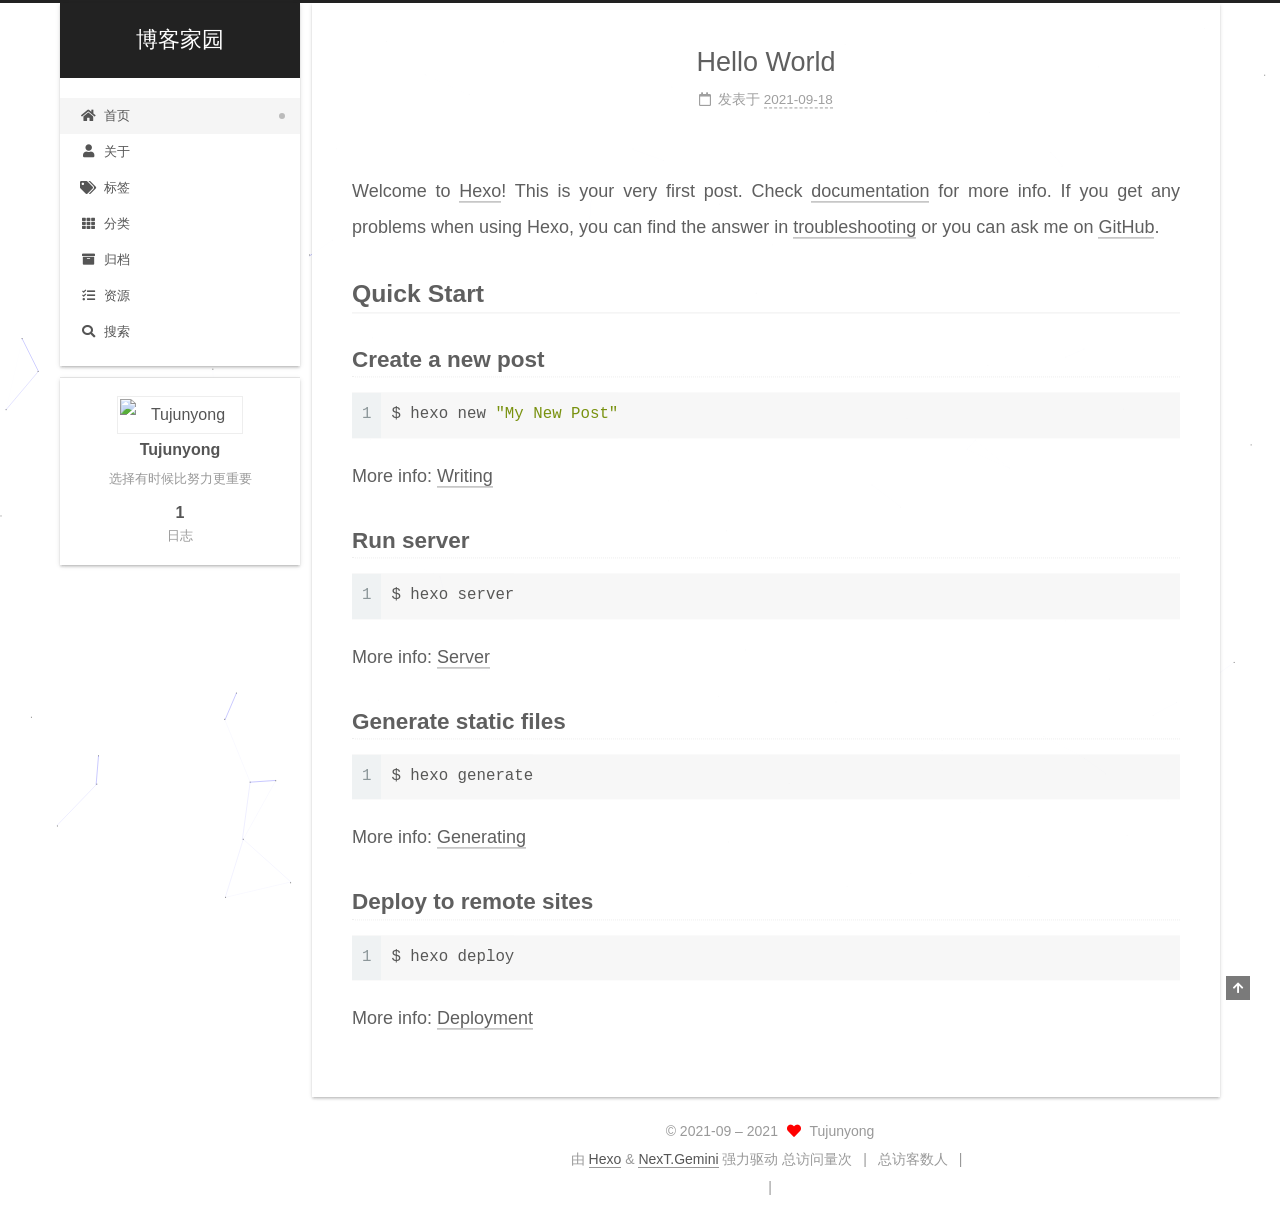
==== commit c87e74c2: "Site updated: 2021-09-18 14:19:41" ====
--- a/index.html
+++ b/index.html
@@ -14,6 +14,8 @@
 
 
 <link rel="stylesheet" href="/lib/font-awesome/css/all.min.css">
+  <link rel="stylesheet" href="/lib/pace/pace-theme-minimal.min.css">
+  <script src="/lib/pace/pace.min.js"></script>
 
 <script id="hexo-configurations">
     var NexT = window.NexT || {};
--- a/css/main.css
+++ b/css/main.css
@@ -1141,7 +1141,6 @@
   margin: 0 auto;
   max-width: 120px;
   padding: 2px;
-  border-radius: 50%;
 }
 .site-author-name {
   color: var(--text-color);
@@ -1169,7 +1168,7 @@
 }
 .links-of-author a::before,
 .links-of-author span.exturl::before {
-  background: #581c26;
+  background: #ee30dd;
   border-radius: 50%;
   content: ' ';
   display: inline-block;
@@ -2664,3 +2663,10 @@
     margin: 8px 0 0;
   }
 }
+body {
+  background: url("https://img1.baidu.com/it/u=2455305453,1734302910&fm=26&fmt=auto");
+  background-size: cover;
+  background-repeat: no-repeat;
+  background-attachment: fixed;
+  background-position: 50% 50%;
+}
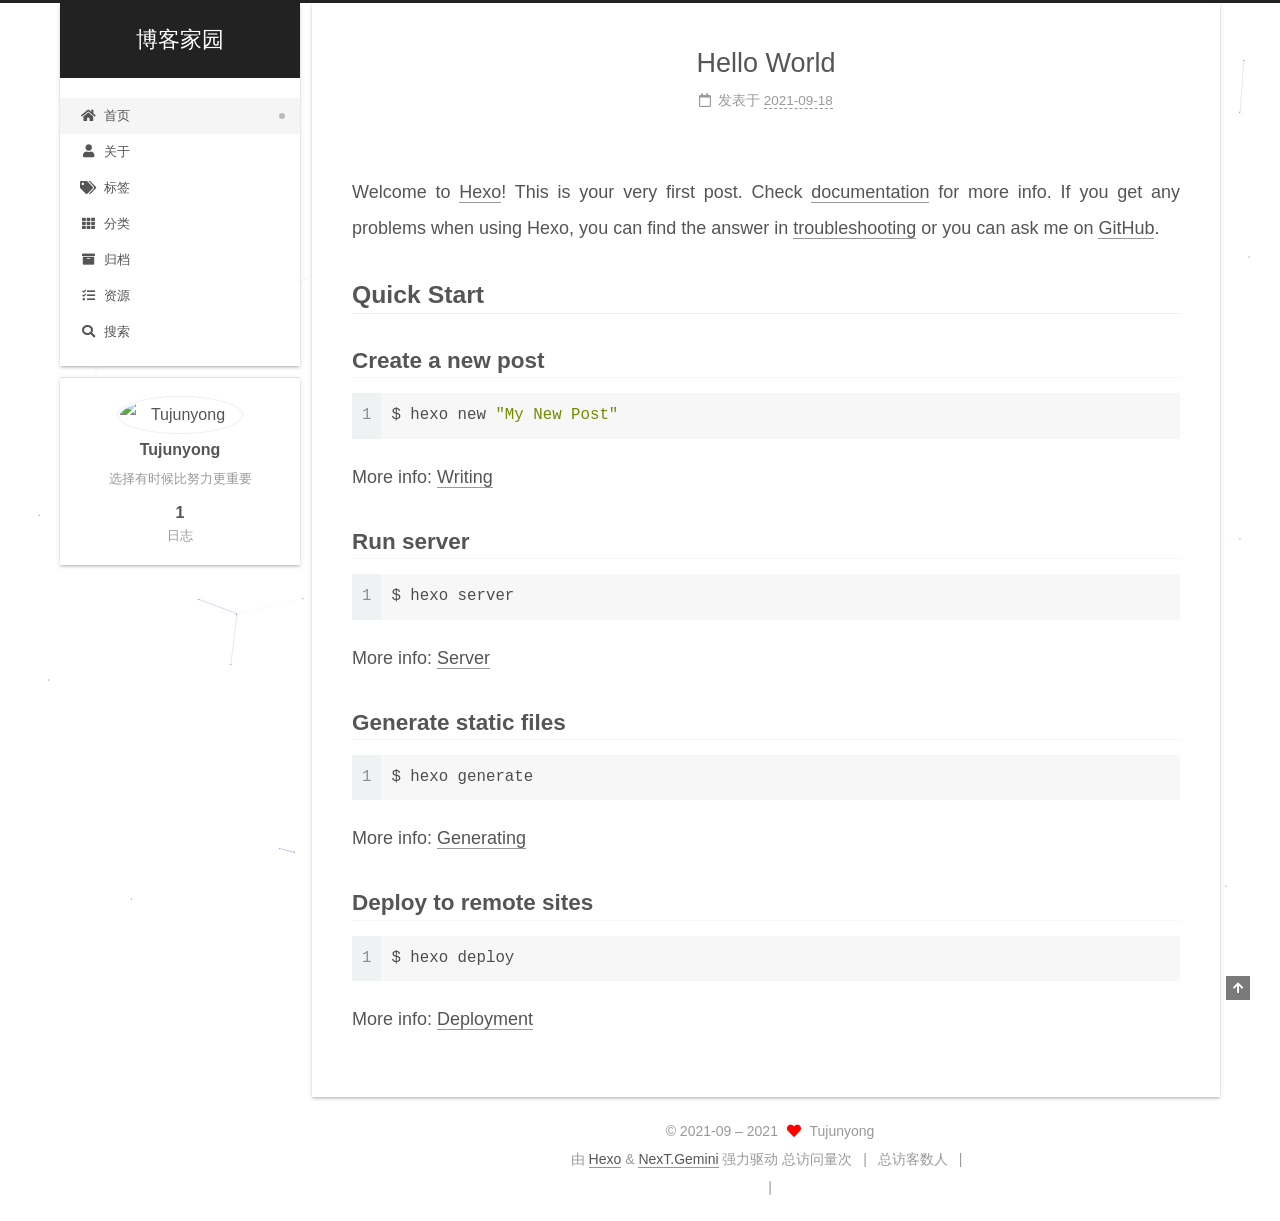
==== commit 5603d47d: "Site updated: 2021-09-18 14:24:59" ====
--- a/index.html
+++ b/index.html
@@ -200,7 +200,7 @@
     <link itemprop="mainEntityOfPage" href="http://example.com/2021/09/18/hello-world/">
 
     <span hidden itemprop="author" itemscope itemtype="http://schema.org/Person">
-      <meta itemprop="image" content="https://img0.baidu.com/it/u=2952732127,3476188155&fm=26&fmt=auto">
+      <meta itemprop="image" content="https://img2.baidu.com/it/u=3445578133,3485963344&fm=26&fmt=auto">
       <meta itemprop="name" content="Tujunyong">
       <meta itemprop="description" content="选择有时候比努力更重要">
     </span>
@@ -322,7 +322,7 @@
       <div class="site-overview-wrap sidebar-panel">
         <div class="site-author motion-element" itemprop="author" itemscope itemtype="http://schema.org/Person">
     <img class="site-author-image" itemprop="image" alt="Tujunyong"
-      src="https://img0.baidu.com/it/u=2952732127,3476188155&fm=26&fmt=auto">
+      src="https://img2.baidu.com/it/u=3445578133,3485963344&fm=26&fmt=auto">
   <p class="site-author-name" itemprop="name">Tujunyong</p>
   <div class="site-description" itemprop="description">选择有时候比努力更重要</div>
 </div>
--- a/css/main.css
+++ b/css/main.css
@@ -1141,6 +1141,7 @@
   margin: 0 auto;
   max-width: 120px;
   padding: 2px;
+  border-radius: 50%;
 }
 .site-author-name {
   color: var(--text-color);
@@ -1168,7 +1169,7 @@
 }
 .links-of-author a::before,
 .links-of-author span.exturl::before {
-  background: #ee30dd;
+  background: #ff33a3;
   border-radius: 50%;
   content: ' ';
   display: inline-block;
@@ -2664,7 +2665,7 @@
   }
 }
 body {
-  background: url("https://img1.baidu.com/it/u=2455305453,1734302910&fm=26&fmt=auto");
+  background: url("https://gimg2.baidu.com/image_search/src=http%3A%2F%2Fpic1.win4000.com%2Fwallpaper%2F2017-11-17%2F5a0e768fb8f0a.jpg%3Fdown&refer=http%3A%2F%2Fpic1.win4000.com&app=2002&size=f9999,10000&q=a80&n=0&g=0n&fmt=jpeg?sec=1634538089&t=d49327210684ef9162ad25e3b6502f86");
   background-size: cover;
   background-repeat: no-repeat;
   background-attachment: fixed;
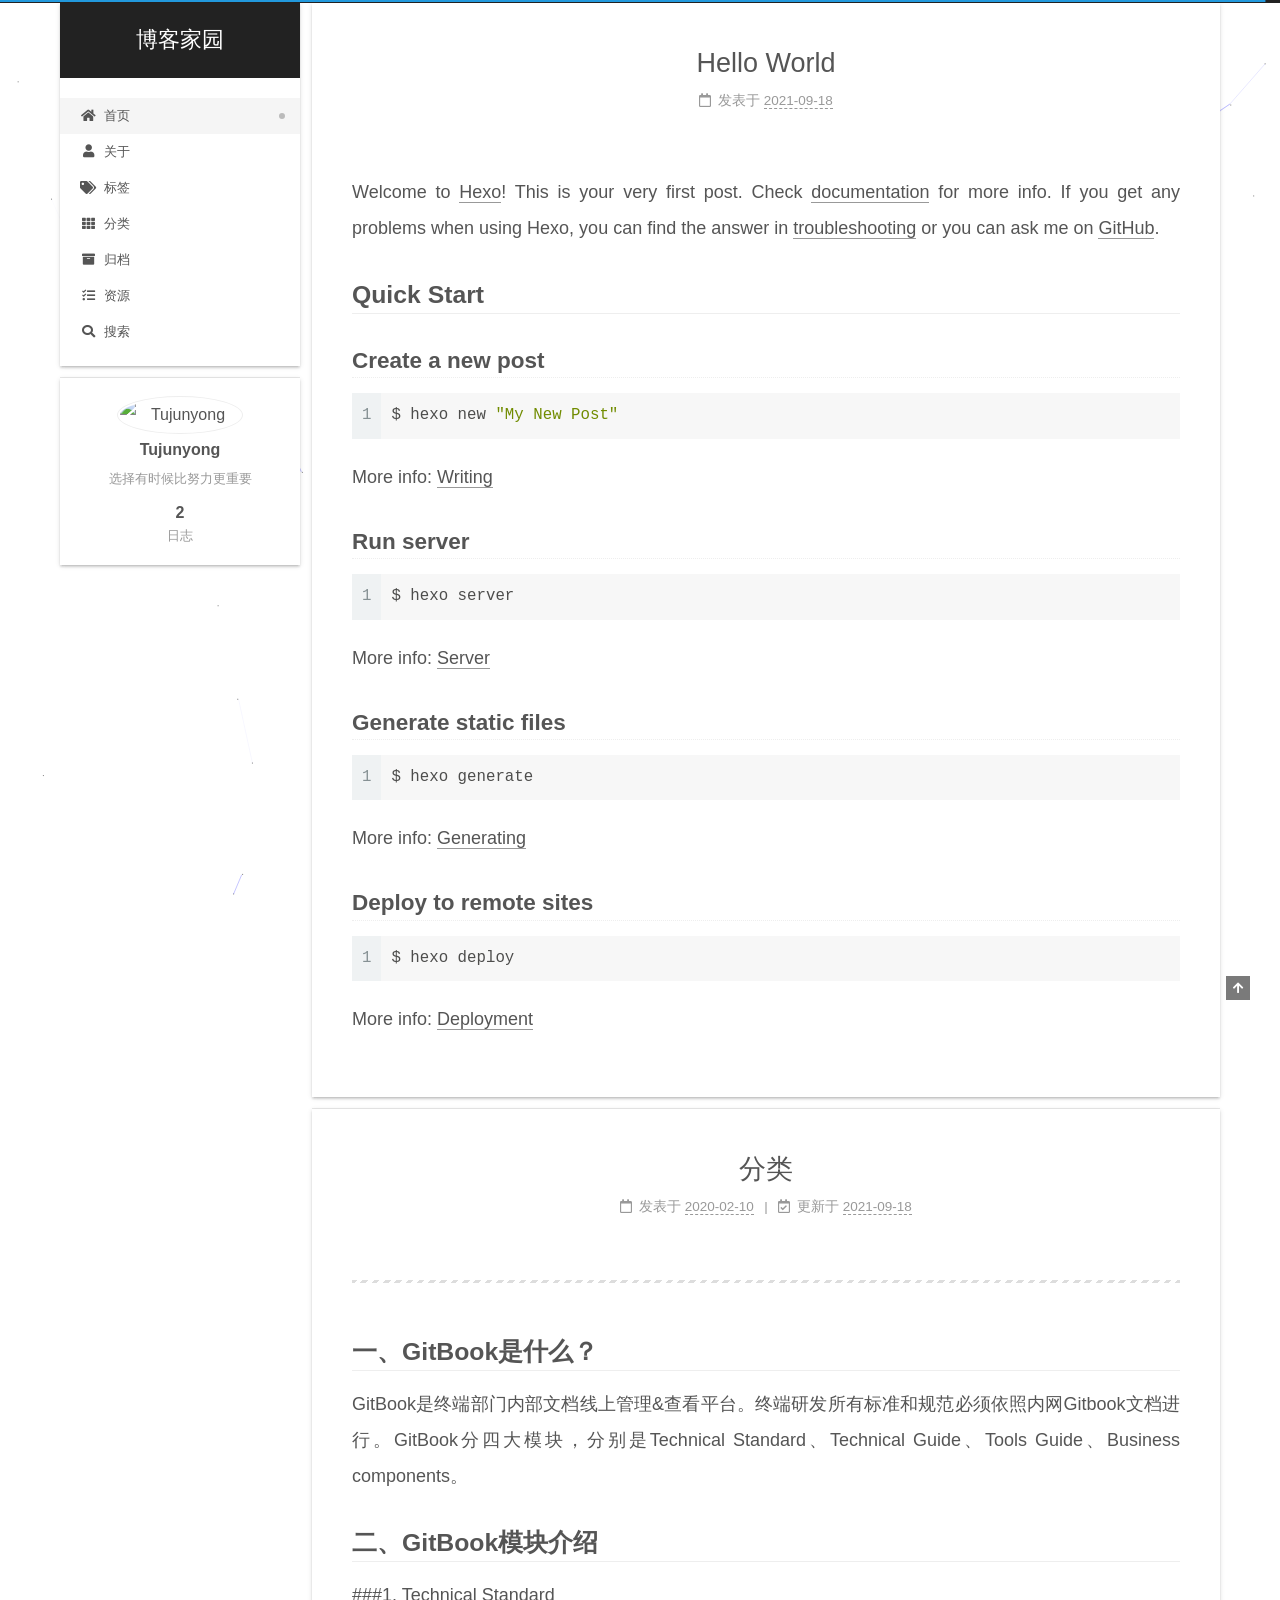
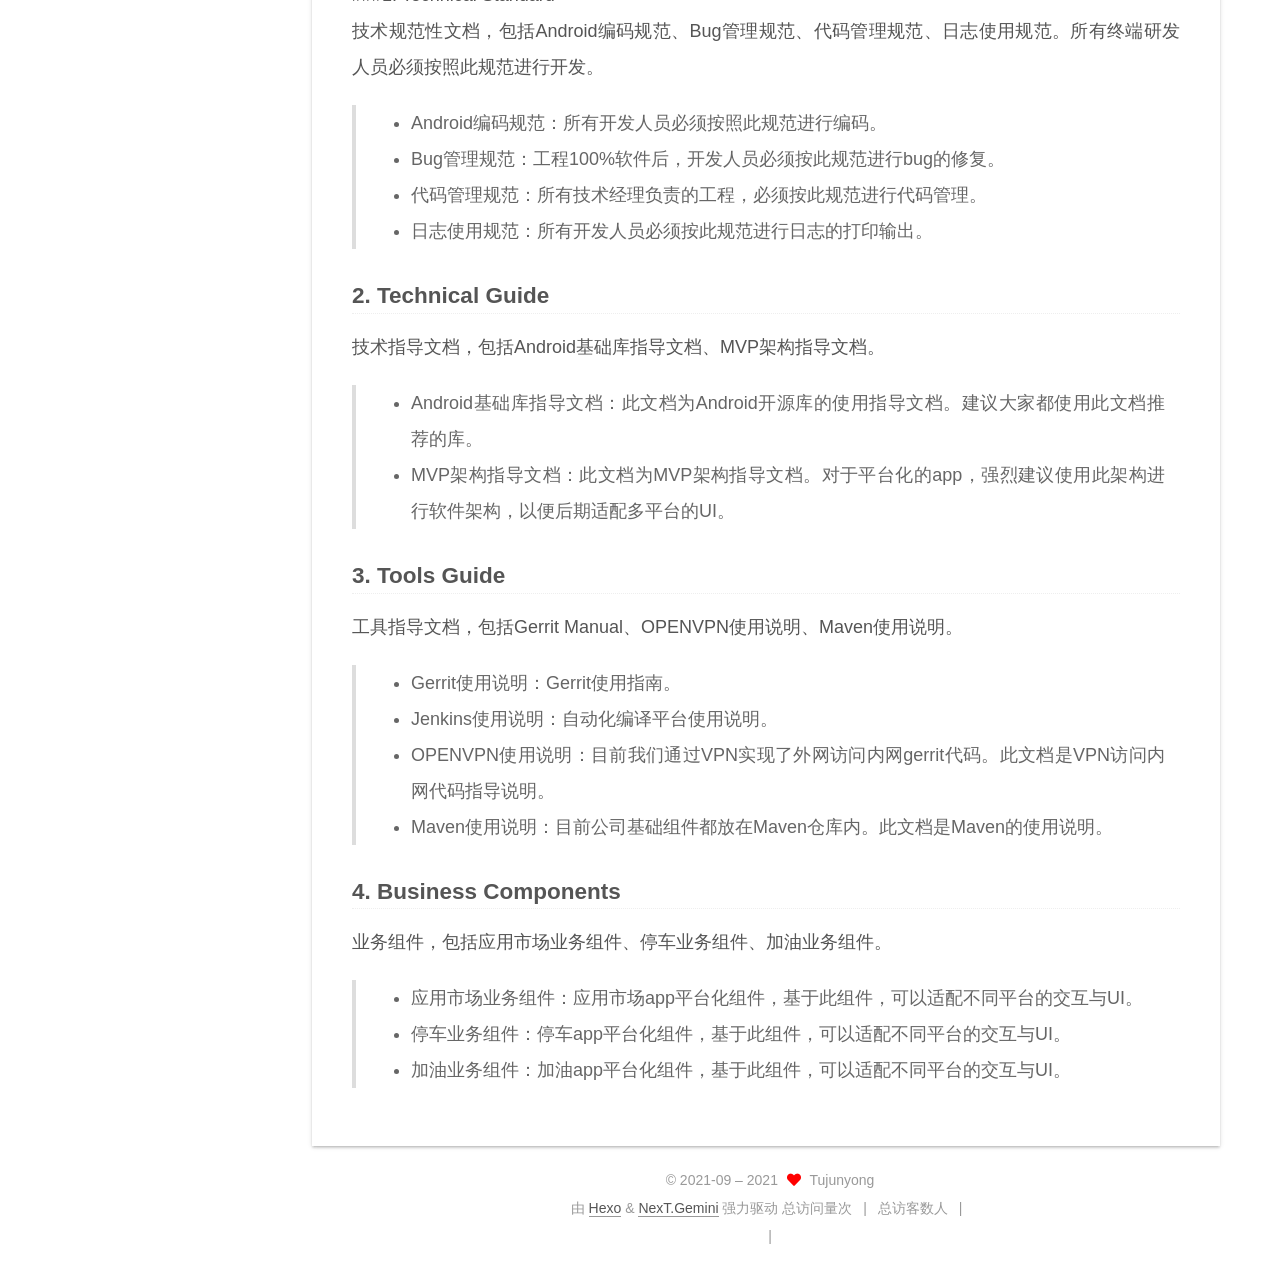
==== commit 05129e82: "Site updated: 2021-09-18 14:51:18" ====
--- a/index.html
+++ b/index.html
@@ -248,6 +248,105 @@
 <h3 id="Deploy-to-remote-sites"><a href="#Deploy-to-remote-sites" class="headerlink" title="Deploy to remote sites"></a>Deploy to remote sites</h3><figure class="highlight bash"><table><tr><td class="gutter"><pre><span class="line">1</span><br></pre></td><td class="code"><pre><span class="line">$ hexo deploy</span><br></pre></td></tr></table></figure>
 
 <p>More info: <a target="_blank" rel="noopener" href="https://hexo.io/docs/one-command-deployment.html">Deployment</a></p>
+
+      
+    </div>
+
+    
+    
+    
+      <footer class="post-footer">
+        <div class="post-eof"></div>
+      </footer>
+  </article>
+  
+  
+  
+
+      
+  
+  
+  <article itemscope itemtype="http://schema.org/Article" class="post-block" lang="zh-CN">
+    <link itemprop="mainEntityOfPage" href="http://example.com/2020/02/10/ADB%E5%91%BD%E4%BB%A4%E5%A4%A7%E5%85%A8/">
+
+    <span hidden itemprop="author" itemscope itemtype="http://schema.org/Person">
+      <meta itemprop="image" content="https://img2.baidu.com/it/u=3445578133,3485963344&fm=26&fmt=auto">
+      <meta itemprop="name" content="Tujunyong">
+      <meta itemprop="description" content="选择有时候比努力更重要">
+    </span>
+
+    <span hidden itemprop="publisher" itemscope itemtype="http://schema.org/Organization">
+      <meta itemprop="name" content="博客家园">
+    </span>
+      <header class="post-header">
+        <h2 class="post-title" itemprop="name headline">
+          
+            <a href="/2020/02/10/ADB%E5%91%BD%E4%BB%A4%E5%A4%A7%E5%85%A8/" class="post-title-link" itemprop="url">分类</a>
+        </h2>
+
+        <div class="post-meta">
+            <span class="post-meta-item">
+              <span class="post-meta-item-icon">
+                <i class="far fa-calendar"></i>
+              </span>
+              <span class="post-meta-item-text">发表于</span>
+
+              <time title="创建时间：2020-02-10 22:07:08" itemprop="dateCreated datePublished" datetime="2020-02-10T22:07:08+08:00">2020-02-10</time>
+            </span>
+              <span class="post-meta-item">
+                <span class="post-meta-item-icon">
+                  <i class="far fa-calendar-check"></i>
+                </span>
+                <span class="post-meta-item-text">更新于</span>
+                <time title="修改时间：2021-09-18 14:50:20" itemprop="dateModified" datetime="2021-09-18T14:50:20+08:00">2021-09-18</time>
+              </span>
+
+          
+
+        </div>
+      </header>
+
+    
+    
+    
+    <div class="post-body" itemprop="articleBody">
+
+      
+          <hr>
+<h2 id="一、GitBook是什么？"><a href="#一、GitBook是什么？" class="headerlink" title="一、GitBook是什么？"></a>一、GitBook是什么？</h2><p>GitBook是终端部门内部文档线上管理&amp;查看平台。终端研发所有标准和规范必须依照内网Gitbook文档进行。GitBook分四大模块，分别是Technical Standard、Technical Guide、Tools Guide、Business components。</p>
+<h2 id="二、GitBook模块介绍"><a href="#二、GitBook模块介绍" class="headerlink" title="二、GitBook模块介绍"></a>二、GitBook模块介绍</h2><p>###1. Technical Standard<br>技术规范性文档，包括Android编码规范、Bug管理规范、代码管理规范、日志使用规范。所有终端研发人员必须按照此规范进行开发。</p>
+<blockquote>
+<ul>
+<li>Android编码规范：所有开发人员必须按照此规范进行编码。</li>
+<li>Bug管理规范：工程100%软件后，开发人员必须按此规范进行bug的修复。</li>
+<li>代码管理规范：所有技术经理负责的工程，必须按此规范进行代码管理。</li>
+<li>日志使用规范：所有开发人员必须按此规范进行日志的打印输出。</li>
+</ul>
+</blockquote>
+<h3 id="2-Technical-Guide"><a href="#2-Technical-Guide" class="headerlink" title="2. Technical Guide"></a>2. Technical Guide</h3><p>技术指导文档，包括Android基础库指导文档、MVP架构指导文档。</p>
+<blockquote>
+<ul>
+<li>Android基础库指导文档：此文档为Android开源库的使用指导文档。建议大家都使用此文档推荐的库。</li>
+<li>MVP架构指导文档：此文档为MVP架构指导文档。对于平台化的app，强烈建议使用此架构进行软件架构，以便后期适配多平台的UI。</li>
+</ul>
+</blockquote>
+<h3 id="3-Tools-Guide"><a href="#3-Tools-Guide" class="headerlink" title="3. Tools Guide"></a>3. Tools Guide</h3><p>工具指导文档，包括Gerrit Manual、OPENVPN使用说明、Maven使用说明。</p>
+<blockquote>
+<ul>
+<li>Gerrit使用说明：Gerrit使用指南。</li>
+<li>Jenkins使用说明：自动化编译平台使用说明。</li>
+<li>OPENVPN使用说明：目前我们通过VPN实现了外网访问内网gerrit代码。此文档是VPN访问内网代码指导说明。</li>
+<li>Maven使用说明：目前公司基础组件都放在Maven仓库内。此文档是Maven的使用说明。</li>
+</ul>
+</blockquote>
+<h3 id="4-Business-Components"><a href="#4-Business-Components" class="headerlink" title="4. Business Components"></a>4. Business Components</h3><p>业务组件，包括应用市场业务组件、停车业务组件、加油业务组件。</p>
+<blockquote>
+<ul>
+<li>应用市场业务组件：应用市场app平台化组件，基于此组件，可以适配不同平台的交互与UI。</li>
+<li>停车业务组件：停车app平台化组件，基于此组件，可以适配不同平台的交互与UI。</li>
+<li>加油业务组件：加油app平台化组件，基于此组件，可以适配不同平台的交互与UI。</li>
+</ul>
+</blockquote>
 
       
     </div>
@@ -331,7 +430,7 @@
       <div class="site-state-item site-state-posts">
           <a href="/archives/">
         
-          <span class="site-state-item-count">1</span>
+          <span class="site-state-item-count">2</span>
           <span class="site-state-item-name">日志</span>
         </a>
       </div>
--- a/css/main.css
+++ b/css/main.css
@@ -1169,7 +1169,7 @@
 }
 .links-of-author a::before,
 .links-of-author span.exturl::before {
-  background: #ff33a3;
+  background: #71b460;
   border-radius: 50%;
   content: ' ';
   display: inline-block;
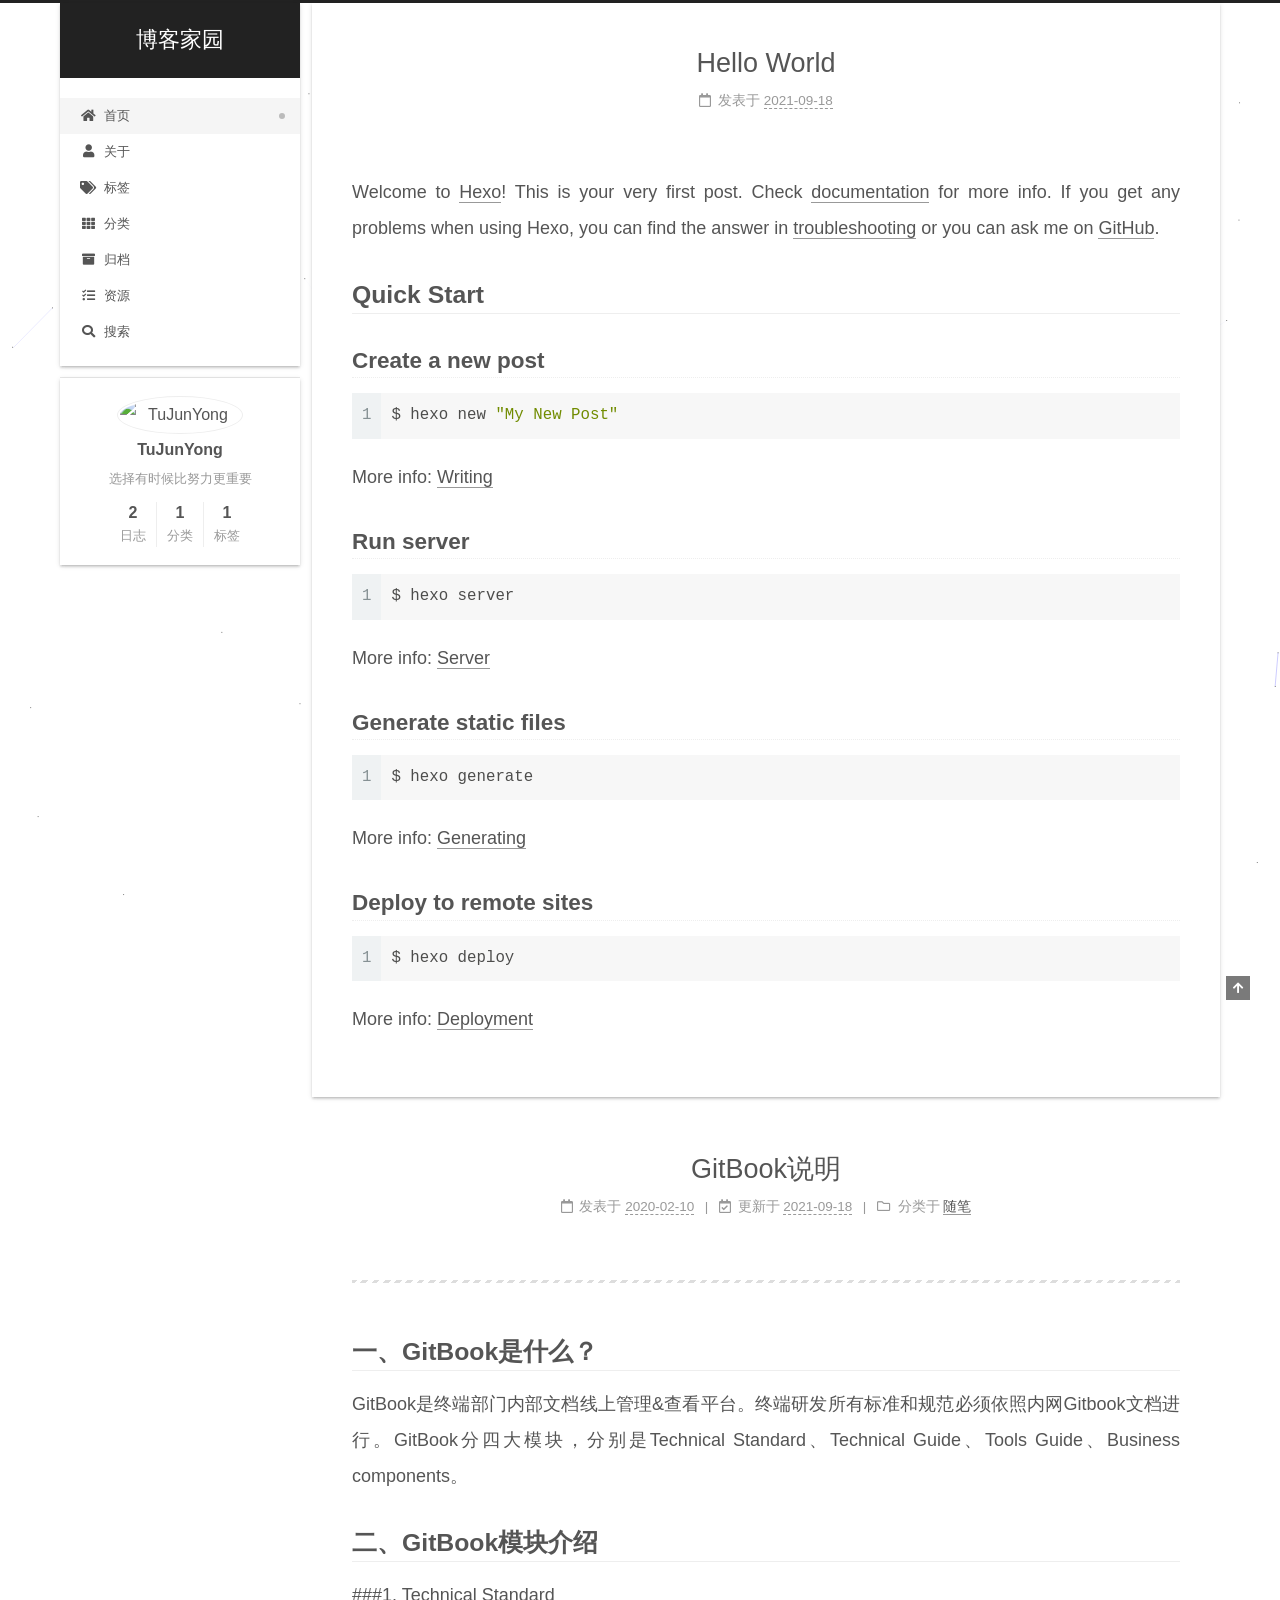
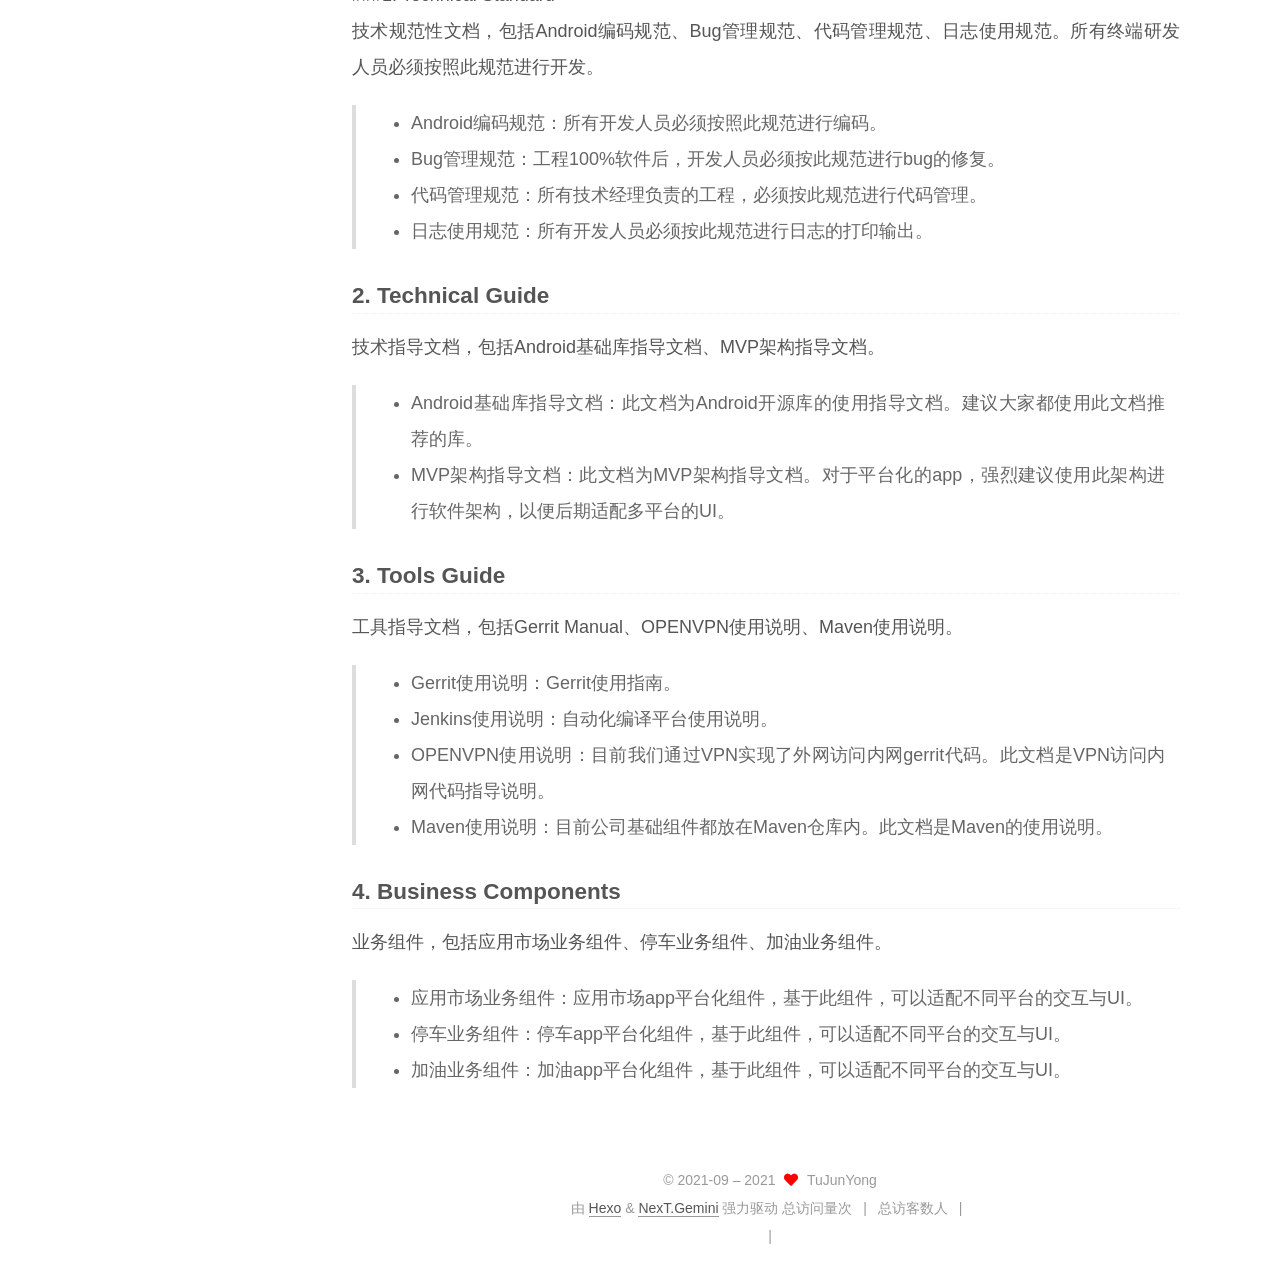
==== commit 19634a23: "Site updated: 2021-09-18 15:25:41" ====
--- a/index.html
+++ b/index.html
@@ -29,7 +29,7 @@
 <meta property="og:site_name" content="博客家园">
 <meta property="og:description" content="选择有时候比努力更重要">
 <meta property="og:locale" content="zh_CN">
-<meta property="article:author" content="Tujunyong">
+<meta property="article:author" content="TuJunYong">
 <meta name="twitter:card" content="summary">
 
 <link rel="canonical" href="http://example.com/">
@@ -201,7 +201,7 @@
 
     <span hidden itemprop="author" itemscope itemtype="http://schema.org/Person">
       <meta itemprop="image" content="https://img2.baidu.com/it/u=3445578133,3485963344&fm=26&fmt=auto">
-      <meta itemprop="name" content="Tujunyong">
+      <meta itemprop="name" content="TuJunYong">
       <meta itemprop="description" content="选择有时候比努力更重要">
     </span>
 
@@ -271,7 +271,7 @@
 
     <span hidden itemprop="author" itemscope itemtype="http://schema.org/Person">
       <meta itemprop="image" content="https://img2.baidu.com/it/u=3445578133,3485963344&fm=26&fmt=auto">
-      <meta itemprop="name" content="Tujunyong">
+      <meta itemprop="name" content="TuJunYong">
       <meta itemprop="description" content="选择有时候比努力更重要">
     </span>
 
@@ -281,7 +281,7 @@
       <header class="post-header">
         <h2 class="post-title" itemprop="name headline">
           
-            <a href="/2020/02/10/ADB%E5%91%BD%E4%BB%A4%E5%A4%A7%E5%85%A8/" class="post-title-link" itemprop="url">分类</a>
+            <a href="/2020/02/10/ADB%E5%91%BD%E4%BB%A4%E5%A4%A7%E5%85%A8/" class="post-title-link" itemprop="url">GitBook说明</a>
         </h2>
 
         <div class="post-meta">
@@ -298,8 +298,17 @@
                   <i class="far fa-calendar-check"></i>
                 </span>
                 <span class="post-meta-item-text">更新于</span>
-                <time title="修改时间：2021-09-18 14:50:20" itemprop="dateModified" datetime="2021-09-18T14:50:20+08:00">2021-09-18</time>
+                <time title="修改时间：2021-09-18 15:25:00" itemprop="dateModified" datetime="2021-09-18T15:25:00+08:00">2021-09-18</time>
               </span>
+            <span class="post-meta-item">
+              <span class="post-meta-item-icon">
+                <i class="far fa-folder"></i>
+              </span>
+              <span class="post-meta-item-text">分类于</span>
+                <span itemprop="about" itemscope itemtype="http://schema.org/Thing">
+                  <a href="/categories/%E9%9A%8F%E7%AC%94/" itemprop="url" rel="index"><span itemprop="name">随笔</span></a>
+                </span>
+            </span>
 
           
 
@@ -420,9 +429,9 @@
 
       <div class="site-overview-wrap sidebar-panel">
         <div class="site-author motion-element" itemprop="author" itemscope itemtype="http://schema.org/Person">
-    <img class="site-author-image" itemprop="image" alt="Tujunyong"
+    <img class="site-author-image" itemprop="image" alt="TuJunYong"
       src="https://img2.baidu.com/it/u=3445578133,3485963344&fm=26&fmt=auto">
-  <p class="site-author-name" itemprop="name">Tujunyong</p>
+  <p class="site-author-name" itemprop="name">TuJunYong</p>
   <div class="site-description" itemprop="description">选择有时候比努力更重要</div>
 </div>
 <div class="site-state-wrap motion-element">
@@ -434,6 +443,18 @@
           <span class="site-state-item-name">日志</span>
         </a>
       </div>
+      <div class="site-state-item site-state-categories">
+            <a href="/categories/">
+          
+        <span class="site-state-item-count">1</span>
+        <span class="site-state-item-name">分类</span></a>
+      </div>
+      <div class="site-state-item site-state-tags">
+            <a href="/tags/">
+          
+        <span class="site-state-item-count">1</span>
+        <span class="site-state-item-name">标签</span></a>
+      </div>
   </nav>
 </div>
 
@@ -462,7 +483,7 @@
   <span class="with-love">
     <i class="fa fa-heart"></i>
   </span>
-  <span class="author" itemprop="copyrightHolder">Tujunyong</span>
+  <span class="author" itemprop="copyrightHolder">TuJunYong</span>
 </div>
   <div class="powered-by">由 <a href="https://hexo.io/" class="theme-link" rel="noopener" target="_blank">Hexo</a> & <a href="https://theme-next.org/" class="theme-link" rel="noopener" target="_blank">NexT.Gemini</a> 强力驱动
   </div>
--- a/css/main.css
+++ b/css/main.css
@@ -1169,7 +1169,7 @@
 }
 .links-of-author a::before,
 .links-of-author span.exturl::before {
-  background: #71b460;
+  background: #b091c9;
   border-radius: 50%;
   content: ' ';
   display: inline-block;
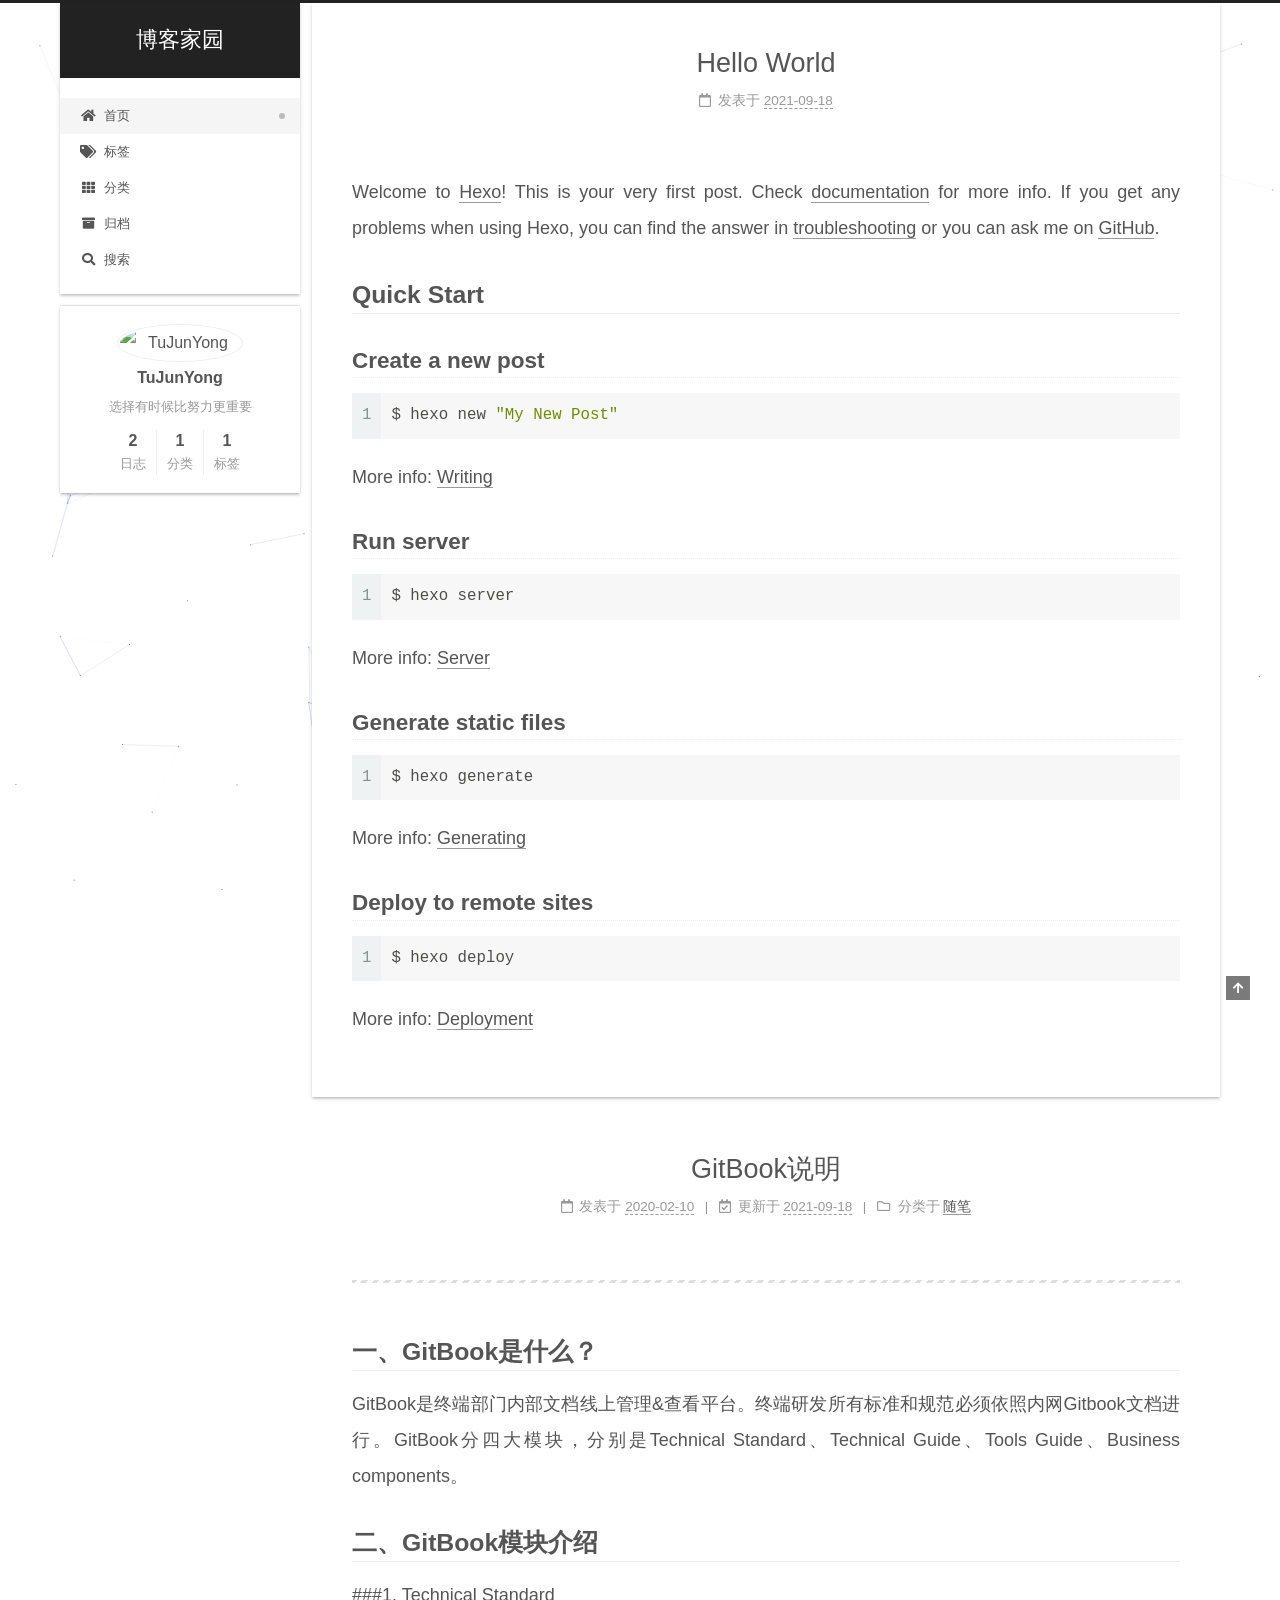
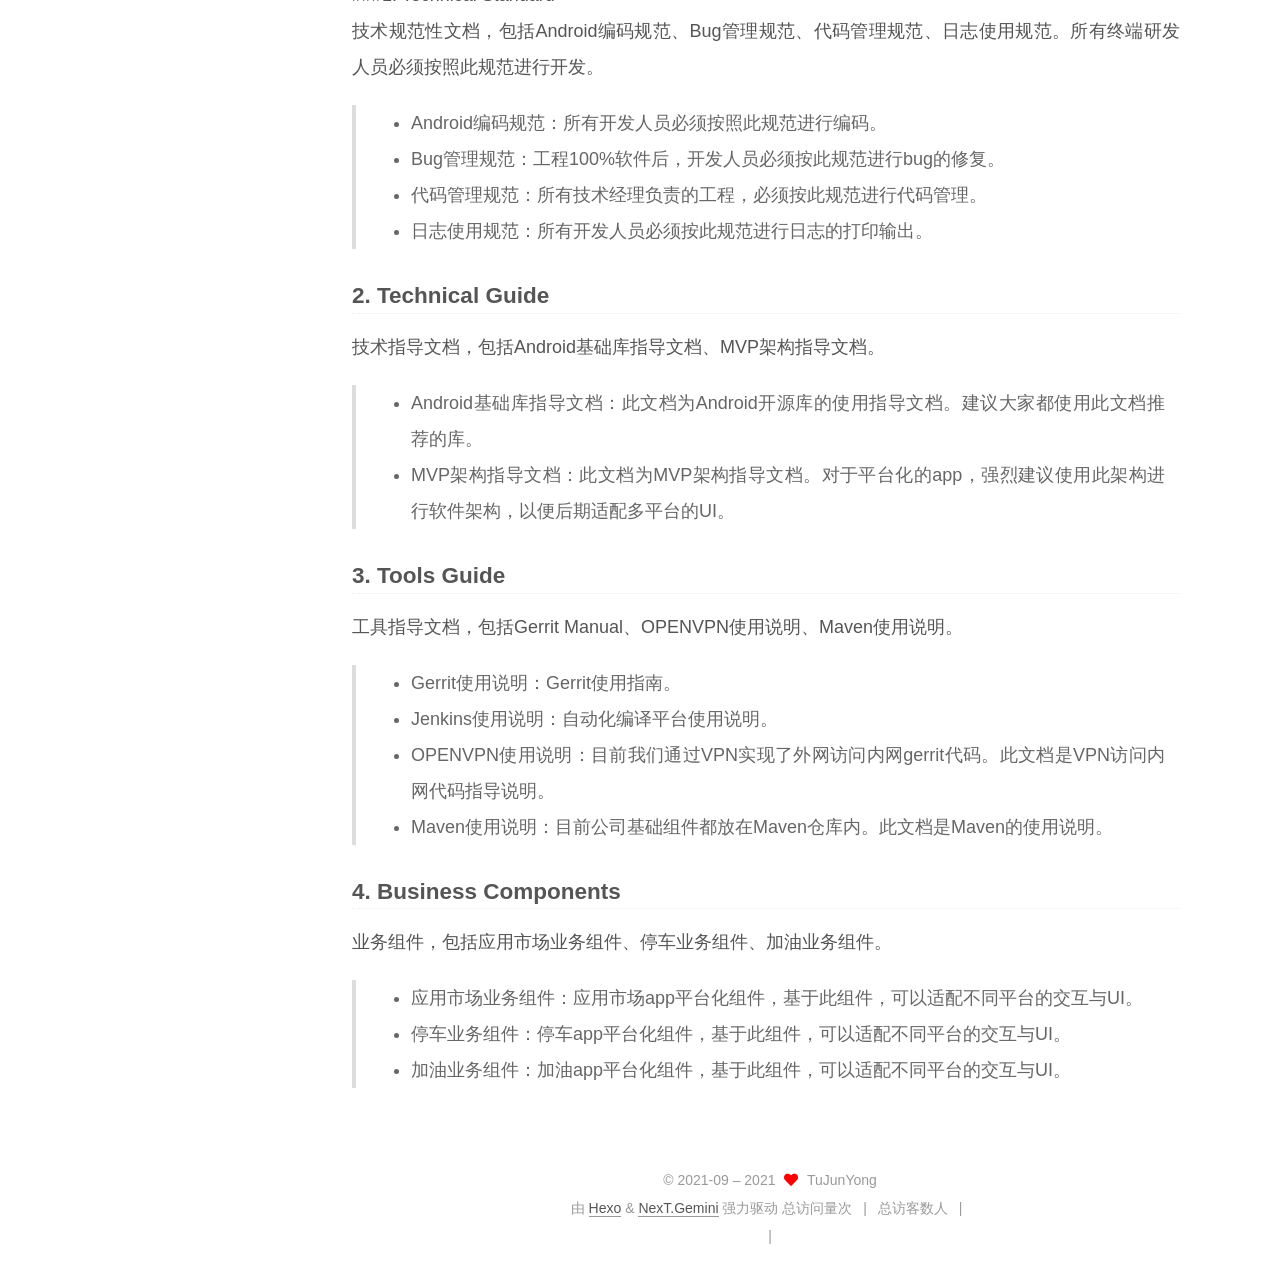
==== commit d7888add: "Site updated: 2021-09-18 15:41:58" ====
--- a/index.html
+++ b/index.html
@@ -118,11 +118,6 @@
     <a href="/" rel="section"><i class="fa fa-home fa-fw"></i>首页</a>
 
   </li>
-        <li class="menu-item menu-item-about">
-
-    <a href="/about/" rel="section"><i class="fa fa-user fa-fw"></i>关于</a>
-
-  </li>
         <li class="menu-item menu-item-tags">
 
     <a href="/tags/" rel="section"><i class="fa fa-tags fa-fw"></i>标签</a>
@@ -136,11 +131,6 @@
         <li class="menu-item menu-item-archives">
 
     <a href="/archives/" rel="section"><i class="fa fa-archive fa-fw"></i>归档</a>
-
-  </li>
-        <li class="menu-item menu-item-resources">
-
-    <a href="/resources/" rel="section"><i class="fa fa-tasks fa-fw"></i>资源</a>
 
   </li>
       <li class="menu-item menu-item-search">
--- a/css/main.css
+++ b/css/main.css
@@ -1169,7 +1169,7 @@
 }
 .links-of-author a::before,
 .links-of-author span.exturl::before {
-  background: #b091c9;
+  background: #ff69c1;
   border-radius: 50%;
   content: ' ';
   display: inline-block;
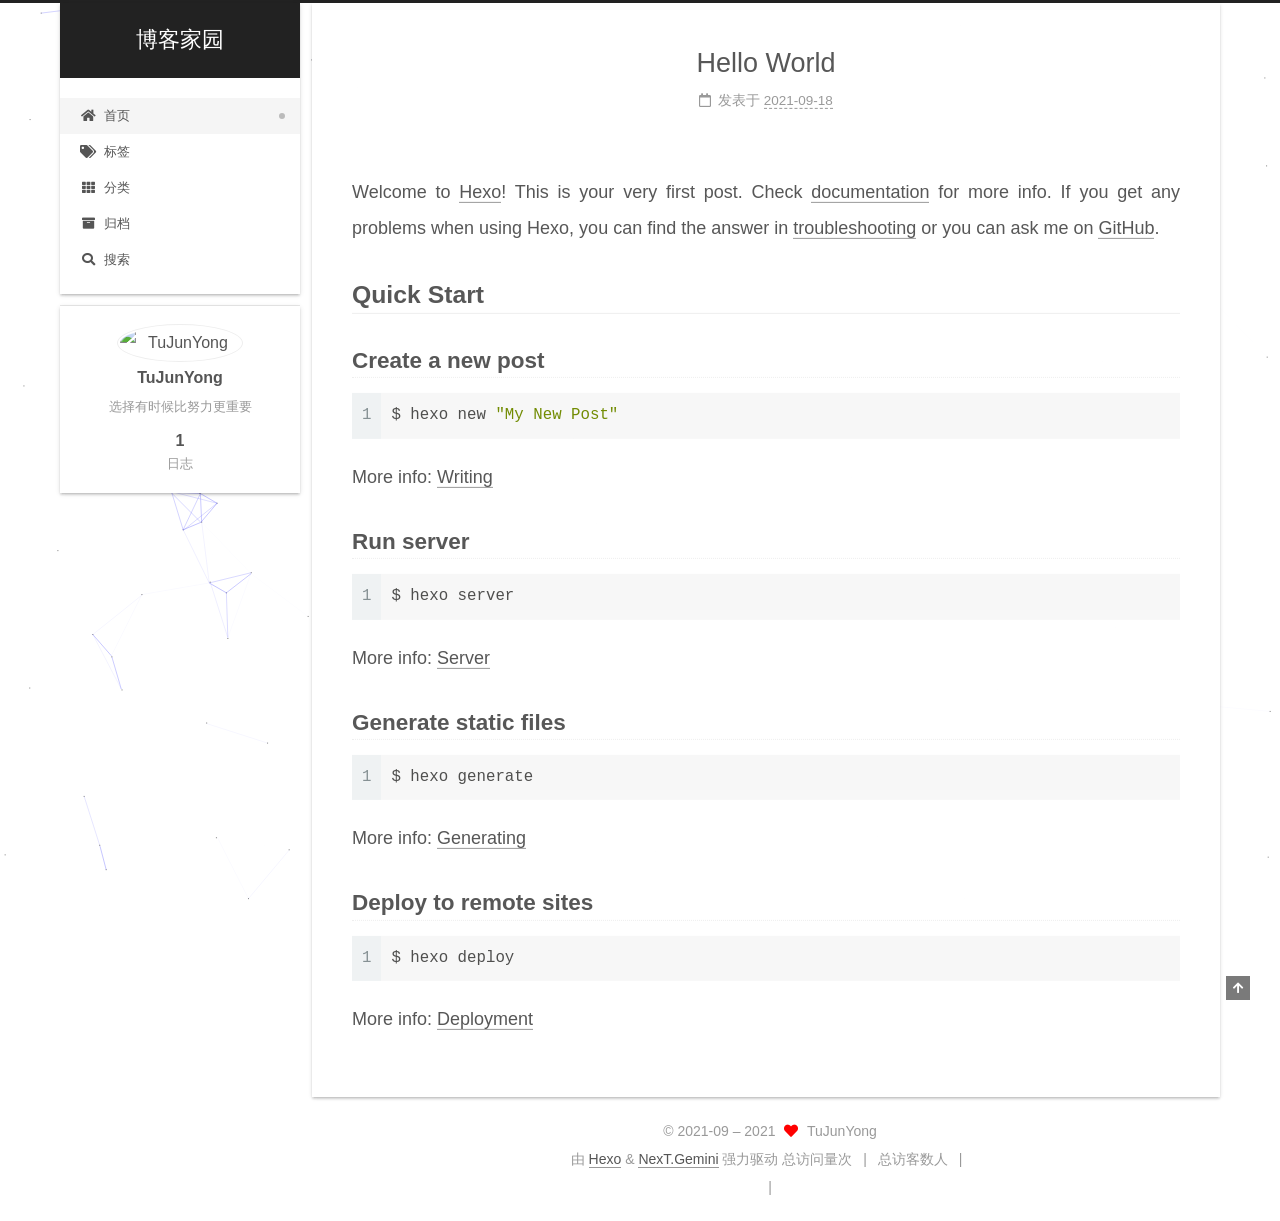
==== commit 36ccce96: "Site updated: 2021-09-18 15:46:02" ====
--- a/index.html
+++ b/index.html
@@ -238,114 +238,6 @@
 <h3 id="Deploy-to-remote-sites"><a href="#Deploy-to-remote-sites" class="headerlink" title="Deploy to remote sites"></a>Deploy to remote sites</h3><figure class="highlight bash"><table><tr><td class="gutter"><pre><span class="line">1</span><br></pre></td><td class="code"><pre><span class="line">$ hexo deploy</span><br></pre></td></tr></table></figure>
 
 <p>More info: <a target="_blank" rel="noopener" href="https://hexo.io/docs/one-command-deployment.html">Deployment</a></p>
-
-      
-    </div>
-
-    
-    
-    
-      <footer class="post-footer">
-        <div class="post-eof"></div>
-      </footer>
-  </article>
-  
-  
-  
-
-      
-  
-  
-  <article itemscope itemtype="http://schema.org/Article" class="post-block" lang="zh-CN">
-    <link itemprop="mainEntityOfPage" href="http://example.com/2020/02/10/ADB%E5%91%BD%E4%BB%A4%E5%A4%A7%E5%85%A8/">
-
-    <span hidden itemprop="author" itemscope itemtype="http://schema.org/Person">
-      <meta itemprop="image" content="https://img2.baidu.com/it/u=3445578133,3485963344&fm=26&fmt=auto">
-      <meta itemprop="name" content="TuJunYong">
-      <meta itemprop="description" content="选择有时候比努力更重要">
-    </span>
-
-    <span hidden itemprop="publisher" itemscope itemtype="http://schema.org/Organization">
-      <meta itemprop="name" content="博客家园">
-    </span>
-      <header class="post-header">
-        <h2 class="post-title" itemprop="name headline">
-          
-            <a href="/2020/02/10/ADB%E5%91%BD%E4%BB%A4%E5%A4%A7%E5%85%A8/" class="post-title-link" itemprop="url">GitBook说明</a>
-        </h2>
-
-        <div class="post-meta">
-            <span class="post-meta-item">
-              <span class="post-meta-item-icon">
-                <i class="far fa-calendar"></i>
-              </span>
-              <span class="post-meta-item-text">发表于</span>
-
-              <time title="创建时间：2020-02-10 22:07:08" itemprop="dateCreated datePublished" datetime="2020-02-10T22:07:08+08:00">2020-02-10</time>
-            </span>
-              <span class="post-meta-item">
-                <span class="post-meta-item-icon">
-                  <i class="far fa-calendar-check"></i>
-                </span>
-                <span class="post-meta-item-text">更新于</span>
-                <time title="修改时间：2021-09-18 15:25:00" itemprop="dateModified" datetime="2021-09-18T15:25:00+08:00">2021-09-18</time>
-              </span>
-            <span class="post-meta-item">
-              <span class="post-meta-item-icon">
-                <i class="far fa-folder"></i>
-              </span>
-              <span class="post-meta-item-text">分类于</span>
-                <span itemprop="about" itemscope itemtype="http://schema.org/Thing">
-                  <a href="/categories/%E9%9A%8F%E7%AC%94/" itemprop="url" rel="index"><span itemprop="name">随笔</span></a>
-                </span>
-            </span>
-
-          
-
-        </div>
-      </header>
-
-    
-    
-    
-    <div class="post-body" itemprop="articleBody">
-
-      
-          <hr>
-<h2 id="一、GitBook是什么？"><a href="#一、GitBook是什么？" class="headerlink" title="一、GitBook是什么？"></a>一、GitBook是什么？</h2><p>GitBook是终端部门内部文档线上管理&amp;查看平台。终端研发所有标准和规范必须依照内网Gitbook文档进行。GitBook分四大模块，分别是Technical Standard、Technical Guide、Tools Guide、Business components。</p>
-<h2 id="二、GitBook模块介绍"><a href="#二、GitBook模块介绍" class="headerlink" title="二、GitBook模块介绍"></a>二、GitBook模块介绍</h2><p>###1. Technical Standard<br>技术规范性文档，包括Android编码规范、Bug管理规范、代码管理规范、日志使用规范。所有终端研发人员必须按照此规范进行开发。</p>
-<blockquote>
-<ul>
-<li>Android编码规范：所有开发人员必须按照此规范进行编码。</li>
-<li>Bug管理规范：工程100%软件后，开发人员必须按此规范进行bug的修复。</li>
-<li>代码管理规范：所有技术经理负责的工程，必须按此规范进行代码管理。</li>
-<li>日志使用规范：所有开发人员必须按此规范进行日志的打印输出。</li>
-</ul>
-</blockquote>
-<h3 id="2-Technical-Guide"><a href="#2-Technical-Guide" class="headerlink" title="2. Technical Guide"></a>2. Technical Guide</h3><p>技术指导文档，包括Android基础库指导文档、MVP架构指导文档。</p>
-<blockquote>
-<ul>
-<li>Android基础库指导文档：此文档为Android开源库的使用指导文档。建议大家都使用此文档推荐的库。</li>
-<li>MVP架构指导文档：此文档为MVP架构指导文档。对于平台化的app，强烈建议使用此架构进行软件架构，以便后期适配多平台的UI。</li>
-</ul>
-</blockquote>
-<h3 id="3-Tools-Guide"><a href="#3-Tools-Guide" class="headerlink" title="3. Tools Guide"></a>3. Tools Guide</h3><p>工具指导文档，包括Gerrit Manual、OPENVPN使用说明、Maven使用说明。</p>
-<blockquote>
-<ul>
-<li>Gerrit使用说明：Gerrit使用指南。</li>
-<li>Jenkins使用说明：自动化编译平台使用说明。</li>
-<li>OPENVPN使用说明：目前我们通过VPN实现了外网访问内网gerrit代码。此文档是VPN访问内网代码指导说明。</li>
-<li>Maven使用说明：目前公司基础组件都放在Maven仓库内。此文档是Maven的使用说明。</li>
-</ul>
-</blockquote>
-<h3 id="4-Business-Components"><a href="#4-Business-Components" class="headerlink" title="4. Business Components"></a>4. Business Components</h3><p>业务组件，包括应用市场业务组件、停车业务组件、加油业务组件。</p>
-<blockquote>
-<ul>
-<li>应用市场业务组件：应用市场app平台化组件，基于此组件，可以适配不同平台的交互与UI。</li>
-<li>停车业务组件：停车app平台化组件，基于此组件，可以适配不同平台的交互与UI。</li>
-<li>加油业务组件：加油app平台化组件，基于此组件，可以适配不同平台的交互与UI。</li>
-</ul>
-</blockquote>
 
       
     </div>
@@ -429,21 +321,9 @@
       <div class="site-state-item site-state-posts">
           <a href="/archives/">
         
-          <span class="site-state-item-count">2</span>
+          <span class="site-state-item-count">1</span>
           <span class="site-state-item-name">日志</span>
         </a>
-      </div>
-      <div class="site-state-item site-state-categories">
-            <a href="/categories/">
-          
-        <span class="site-state-item-count">1</span>
-        <span class="site-state-item-name">分类</span></a>
-      </div>
-      <div class="site-state-item site-state-tags">
-            <a href="/tags/">
-          
-        <span class="site-state-item-count">1</span>
-        <span class="site-state-item-name">标签</span></a>
       </div>
   </nav>
 </div>
--- a/css/main.css
+++ b/css/main.css
@@ -1169,7 +1169,7 @@
 }
 .links-of-author a::before,
 .links-of-author span.exturl::before {
-  background: #ff69c1;
+  background: #ab9945;
   border-radius: 50%;
   content: ' ';
   display: inline-block;
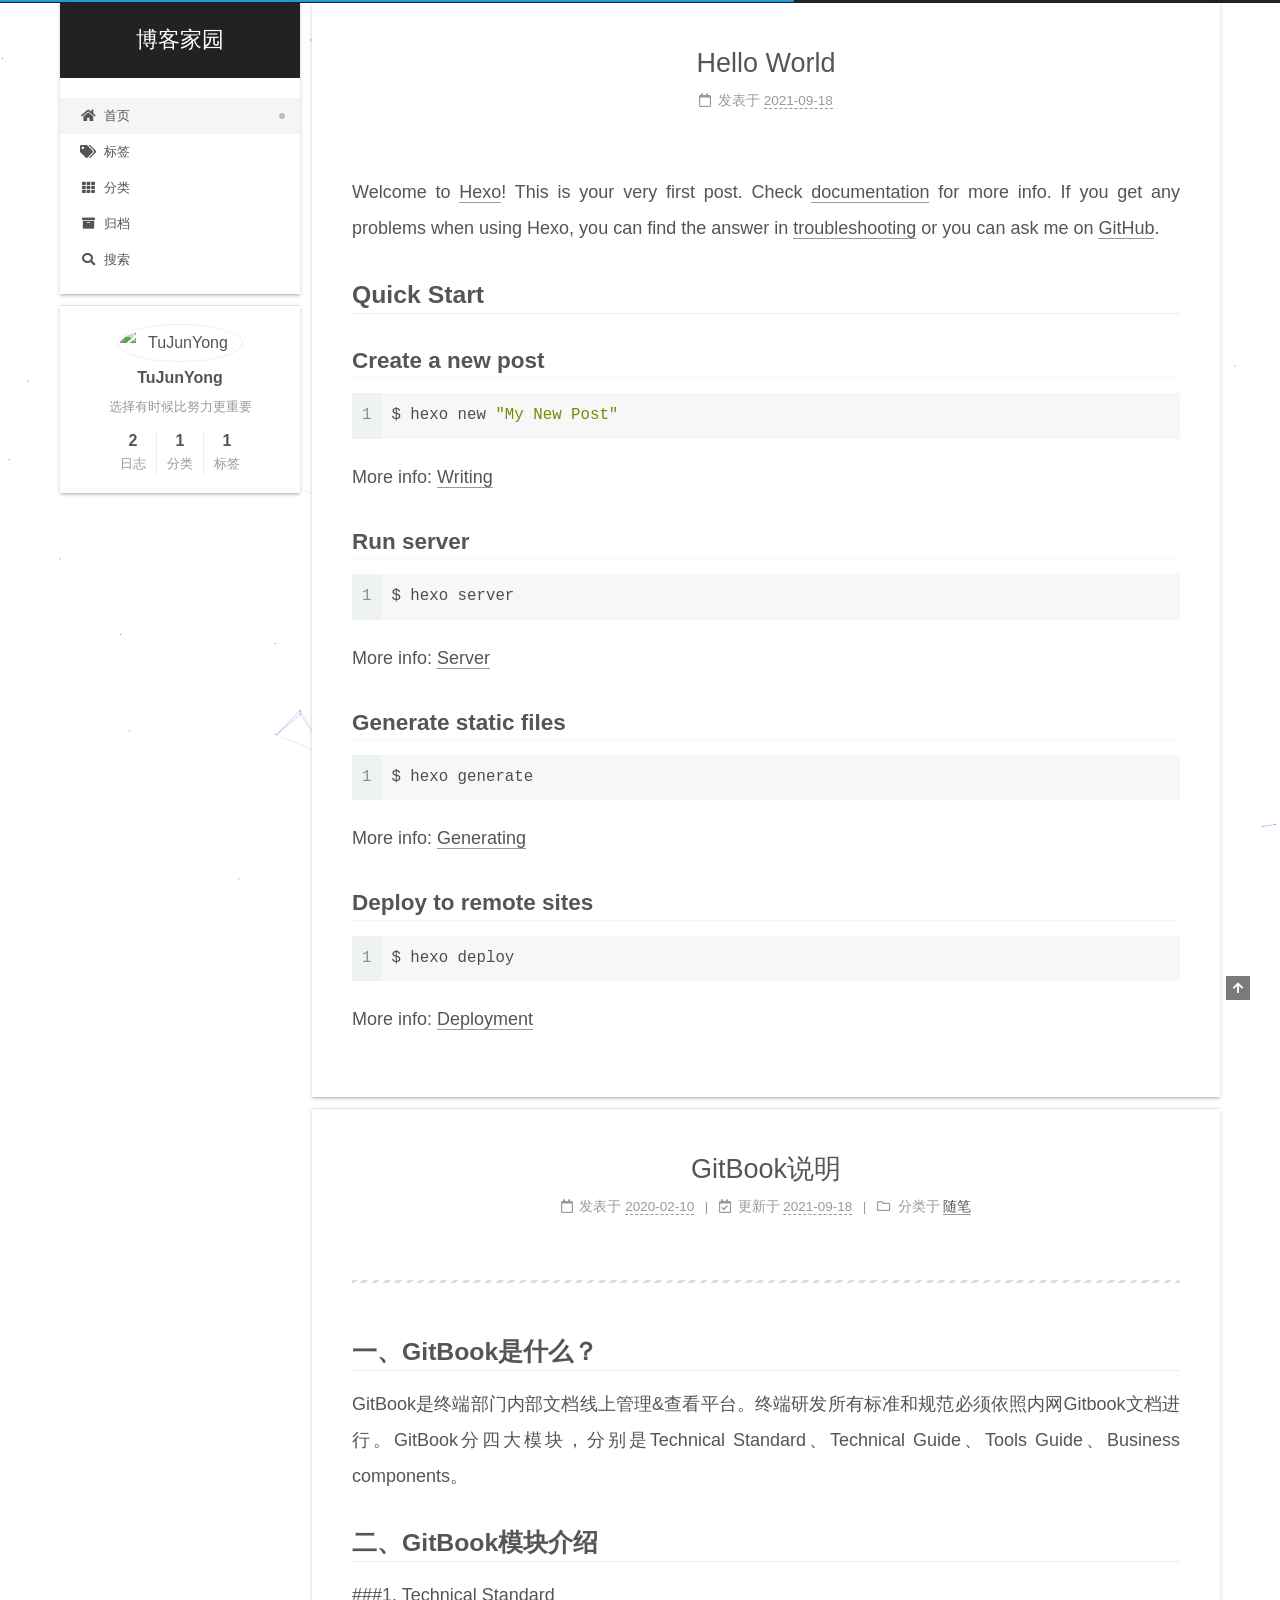
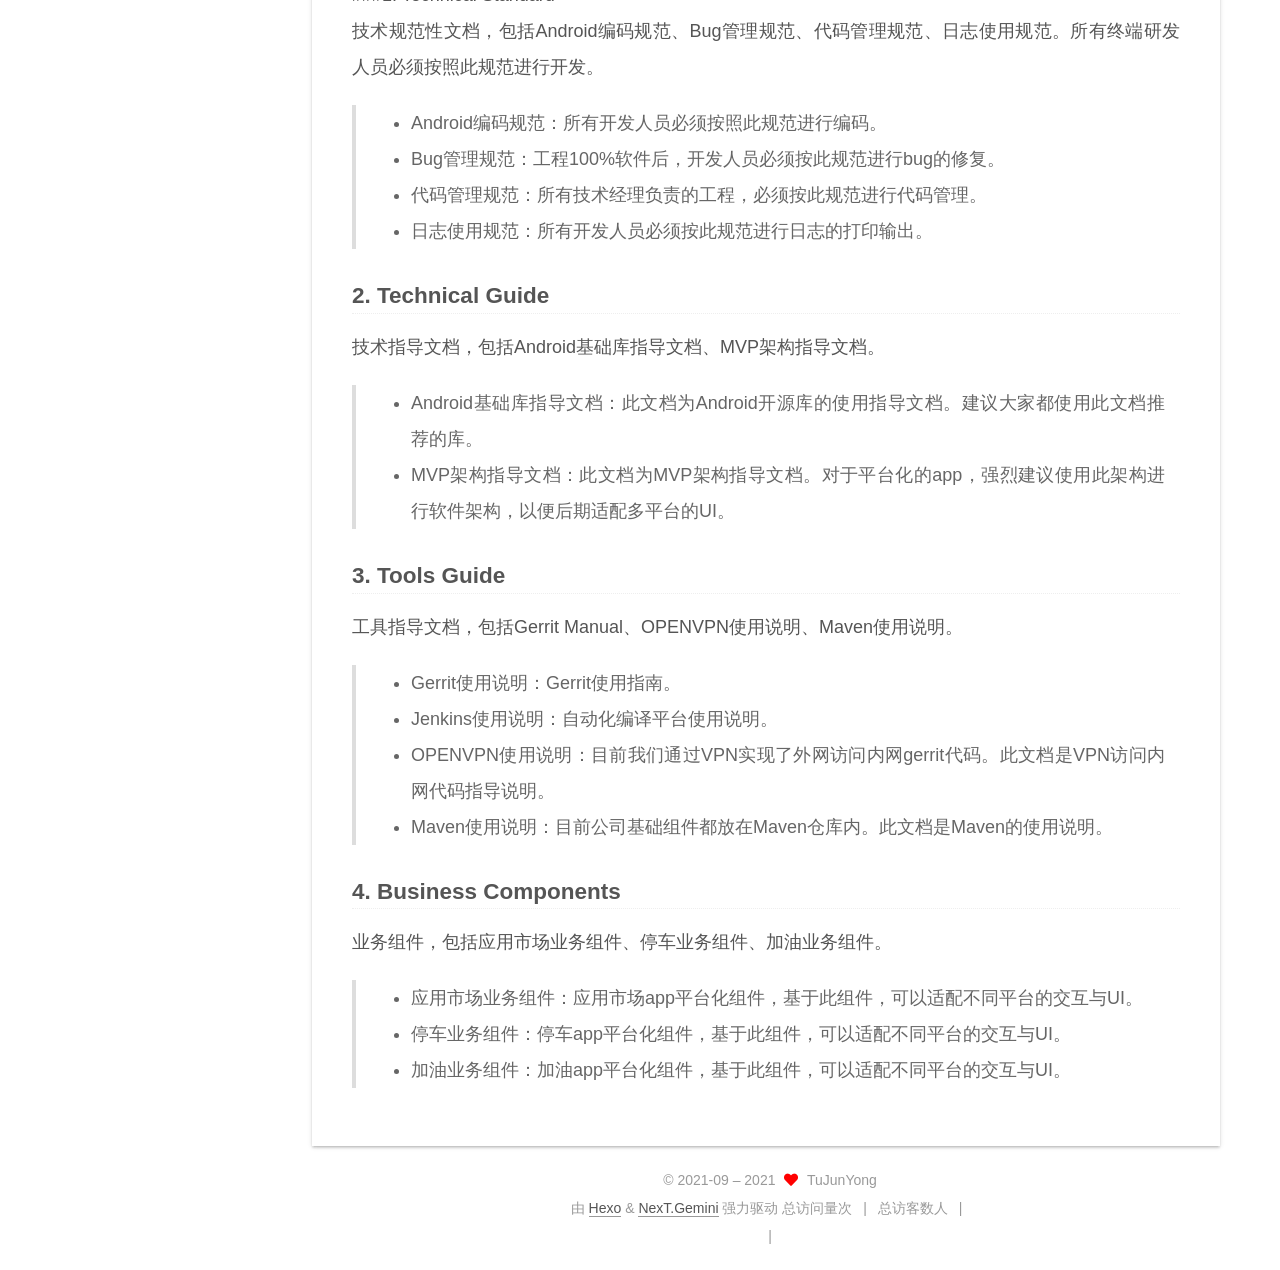
==== commit e2cb3f0b: "Site updated: 2021-09-18 15:50:09" ====
--- a/index.html
+++ b/index.html
@@ -238,6 +238,114 @@
 <h3 id="Deploy-to-remote-sites"><a href="#Deploy-to-remote-sites" class="headerlink" title="Deploy to remote sites"></a>Deploy to remote sites</h3><figure class="highlight bash"><table><tr><td class="gutter"><pre><span class="line">1</span><br></pre></td><td class="code"><pre><span class="line">$ hexo deploy</span><br></pre></td></tr></table></figure>
 
 <p>More info: <a target="_blank" rel="noopener" href="https://hexo.io/docs/one-command-deployment.html">Deployment</a></p>
+
+      
+    </div>
+
+    
+    
+    
+      <footer class="post-footer">
+        <div class="post-eof"></div>
+      </footer>
+  </article>
+  
+  
+  
+
+      
+  
+  
+  <article itemscope itemtype="http://schema.org/Article" class="post-block" lang="zh-CN">
+    <link itemprop="mainEntityOfPage" href="http://example.com/2020/02/10/ADB%E5%91%BD%E4%BB%A4%E5%A4%A7%E5%85%A8/">
+
+    <span hidden itemprop="author" itemscope itemtype="http://schema.org/Person">
+      <meta itemprop="image" content="https://img2.baidu.com/it/u=3445578133,3485963344&fm=26&fmt=auto">
+      <meta itemprop="name" content="TuJunYong">
+      <meta itemprop="description" content="选择有时候比努力更重要">
+    </span>
+
+    <span hidden itemprop="publisher" itemscope itemtype="http://schema.org/Organization">
+      <meta itemprop="name" content="博客家园">
+    </span>
+      <header class="post-header">
+        <h2 class="post-title" itemprop="name headline">
+          
+            <a href="/2020/02/10/ADB%E5%91%BD%E4%BB%A4%E5%A4%A7%E5%85%A8/" class="post-title-link" itemprop="url">GitBook说明</a>
+        </h2>
+
+        <div class="post-meta">
+            <span class="post-meta-item">
+              <span class="post-meta-item-icon">
+                <i class="far fa-calendar"></i>
+              </span>
+              <span class="post-meta-item-text">发表于</span>
+
+              <time title="创建时间：2020-02-10 22:07:08" itemprop="dateCreated datePublished" datetime="2020-02-10T22:07:08+08:00">2020-02-10</time>
+            </span>
+              <span class="post-meta-item">
+                <span class="post-meta-item-icon">
+                  <i class="far fa-calendar-check"></i>
+                </span>
+                <span class="post-meta-item-text">更新于</span>
+                <time title="修改时间：2021-09-18 15:25:00" itemprop="dateModified" datetime="2021-09-18T15:25:00+08:00">2021-09-18</time>
+              </span>
+            <span class="post-meta-item">
+              <span class="post-meta-item-icon">
+                <i class="far fa-folder"></i>
+              </span>
+              <span class="post-meta-item-text">分类于</span>
+                <span itemprop="about" itemscope itemtype="http://schema.org/Thing">
+                  <a href="/categories/%E9%9A%8F%E7%AC%94/" itemprop="url" rel="index"><span itemprop="name">随笔</span></a>
+                </span>
+            </span>
+
+          
+
+        </div>
+      </header>
+
+    
+    
+    
+    <div class="post-body" itemprop="articleBody">
+
+      
+          <hr>
+<h2 id="一、GitBook是什么？"><a href="#一、GitBook是什么？" class="headerlink" title="一、GitBook是什么？"></a>一、GitBook是什么？</h2><p>GitBook是终端部门内部文档线上管理&amp;查看平台。终端研发所有标准和规范必须依照内网Gitbook文档进行。GitBook分四大模块，分别是Technical Standard、Technical Guide、Tools Guide、Business components。</p>
+<h2 id="二、GitBook模块介绍"><a href="#二、GitBook模块介绍" class="headerlink" title="二、GitBook模块介绍"></a>二、GitBook模块介绍</h2><p>###1. Technical Standard<br>技术规范性文档，包括Android编码规范、Bug管理规范、代码管理规范、日志使用规范。所有终端研发人员必须按照此规范进行开发。</p>
+<blockquote>
+<ul>
+<li>Android编码规范：所有开发人员必须按照此规范进行编码。</li>
+<li>Bug管理规范：工程100%软件后，开发人员必须按此规范进行bug的修复。</li>
+<li>代码管理规范：所有技术经理负责的工程，必须按此规范进行代码管理。</li>
+<li>日志使用规范：所有开发人员必须按此规范进行日志的打印输出。</li>
+</ul>
+</blockquote>
+<h3 id="2-Technical-Guide"><a href="#2-Technical-Guide" class="headerlink" title="2. Technical Guide"></a>2. Technical Guide</h3><p>技术指导文档，包括Android基础库指导文档、MVP架构指导文档。</p>
+<blockquote>
+<ul>
+<li>Android基础库指导文档：此文档为Android开源库的使用指导文档。建议大家都使用此文档推荐的库。</li>
+<li>MVP架构指导文档：此文档为MVP架构指导文档。对于平台化的app，强烈建议使用此架构进行软件架构，以便后期适配多平台的UI。</li>
+</ul>
+</blockquote>
+<h3 id="3-Tools-Guide"><a href="#3-Tools-Guide" class="headerlink" title="3. Tools Guide"></a>3. Tools Guide</h3><p>工具指导文档，包括Gerrit Manual、OPENVPN使用说明、Maven使用说明。</p>
+<blockquote>
+<ul>
+<li>Gerrit使用说明：Gerrit使用指南。</li>
+<li>Jenkins使用说明：自动化编译平台使用说明。</li>
+<li>OPENVPN使用说明：目前我们通过VPN实现了外网访问内网gerrit代码。此文档是VPN访问内网代码指导说明。</li>
+<li>Maven使用说明：目前公司基础组件都放在Maven仓库内。此文档是Maven的使用说明。</li>
+</ul>
+</blockquote>
+<h3 id="4-Business-Components"><a href="#4-Business-Components" class="headerlink" title="4. Business Components"></a>4. Business Components</h3><p>业务组件，包括应用市场业务组件、停车业务组件、加油业务组件。</p>
+<blockquote>
+<ul>
+<li>应用市场业务组件：应用市场app平台化组件，基于此组件，可以适配不同平台的交互与UI。</li>
+<li>停车业务组件：停车app平台化组件，基于此组件，可以适配不同平台的交互与UI。</li>
+<li>加油业务组件：加油app平台化组件，基于此组件，可以适配不同平台的交互与UI。</li>
+</ul>
+</blockquote>
 
       
     </div>
@@ -321,9 +429,21 @@
       <div class="site-state-item site-state-posts">
           <a href="/archives/">
         
-          <span class="site-state-item-count">1</span>
+          <span class="site-state-item-count">2</span>
           <span class="site-state-item-name">日志</span>
         </a>
+      </div>
+      <div class="site-state-item site-state-categories">
+            <a href="/categories/">
+          
+        <span class="site-state-item-count">1</span>
+        <span class="site-state-item-name">分类</span></a>
+      </div>
+      <div class="site-state-item site-state-tags">
+            <a href="/tags/">
+          
+        <span class="site-state-item-count">1</span>
+        <span class="site-state-item-name">标签</span></a>
       </div>
   </nav>
 </div>
--- a/css/main.css
+++ b/css/main.css
@@ -1169,7 +1169,7 @@
 }
 .links-of-author a::before,
 .links-of-author span.exturl::before {
-  background: #ab9945;
+  background: #38ffb9;
   border-radius: 50%;
   content: ' ';
   display: inline-block;
